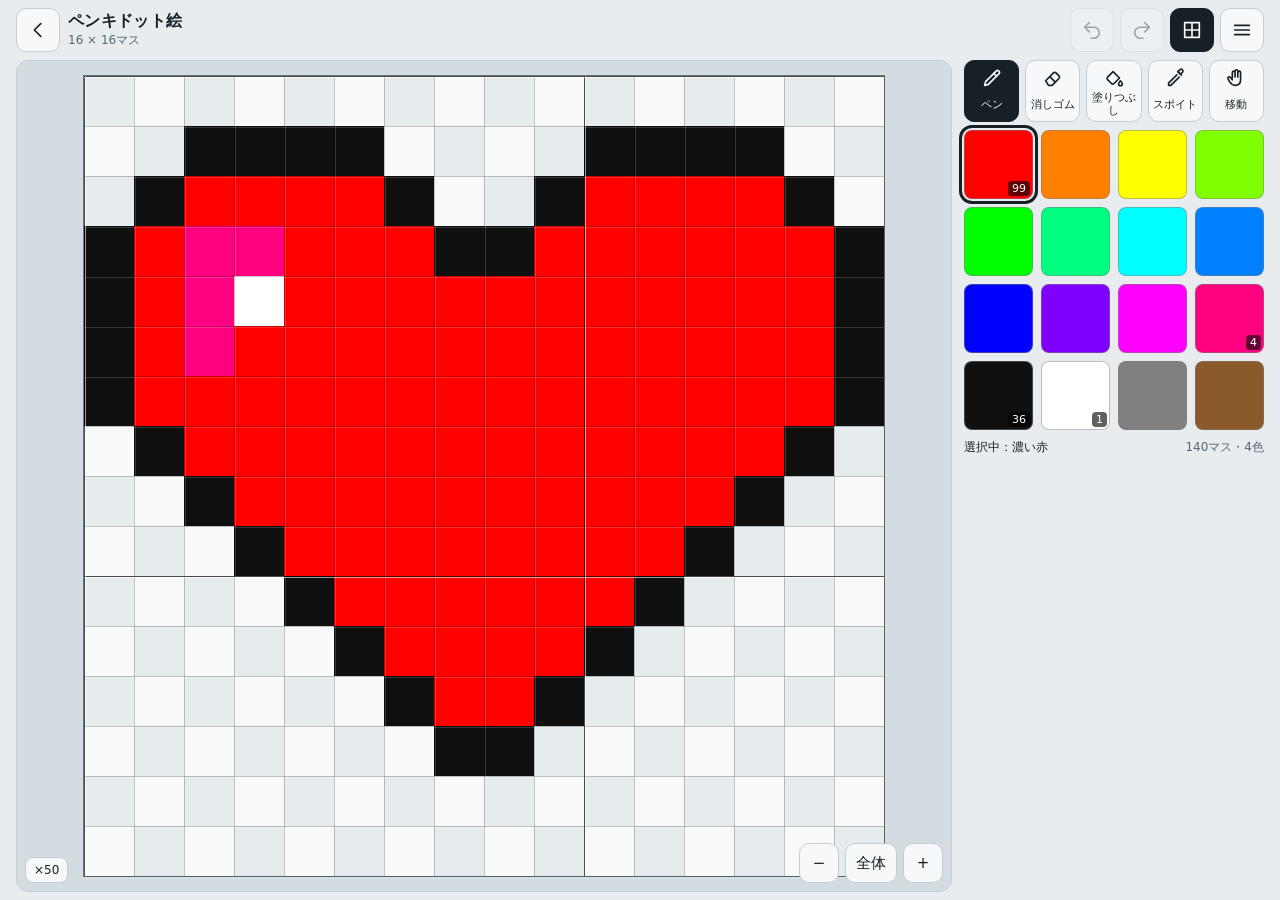
==== tools/paint/index.html @ a9bd6ec3 "Split paint tool into ES modules and add per-tool docs - Replace the 660-line paint.js with role-bas" ====
<!doctype html>
<html lang="ja">
<head>
<meta charset="utf-8">
<meta name="viewport" content="width=device-width, initial-scale=1, viewport-fit=cover">
<meta http-equiv="Content-Security-Policy" content="default-src 'self'; script-src 'self'; style-src 'self' 'unsafe-inline'; img-src 'self' blob: data:; connect-src 'none'; form-action 'none'; base-uri 'none'">
<meta name="referrer" content="no-referrer">
<title>ペンキドット絵</title>
<link rel="stylesheet" href="../../assets/base.css">
<link rel="stylesheet" href="paint.css">
</head>
<body>
<div class="app">
  <header class="top">
    <div class="top-left">
      <a class="ib" href="../../" aria-label="ツール一覧へ戻る" title="ツール一覧へ戻る">
        <svg viewBox="0 0 24 24" aria-hidden="true"><path d="M15 5l-7 7 7 7"/></svg>
      </a>
      <div class="brand">
        <h1>ペンキドット絵</h1>
        <p id="sizeLabel">16 × 16マス</p>
      </div>
    </div>
    <div class="top-actions">
      <button class="ib" id="btnUndo" type="button" aria-label="元に戻す" title="元に戻す (Ctrl+Z)" disabled>
        <svg viewBox="0 0 24 24" aria-hidden="true"><path d="M9 14L4 9l5-5"/><path d="M4 9h10a6 6 0 0 1 0 12h-3"/></svg>
      </button>
      <button class="ib" id="btnRedo" type="button" aria-label="やり直し" title="やり直し (Ctrl+Y)" disabled>
        <svg viewBox="0 0 24 24" aria-hidden="true"><path d="M15 14l5-5-5-5"/><path d="M20 9H10a6 6 0 0 0 0 12h3"/></svg>
      </button>
      <button class="ib" id="btnGrid" type="button" aria-label="グリッド表示" aria-pressed="true" title="グリッド (G)">
        <svg viewBox="0 0 24 24" aria-hidden="true"><path d="M4 4h16v16H4zM4 12h16M12 4v16"/></svg>
      </button>
      <button class="ib" id="btnMenu" type="button" aria-label="メニュー" title="メニュー">
        <svg viewBox="0 0 24 24" aria-hidden="true"><path d="M4 7h16M4 12h16M4 17h16"/></svg>
      </button>
    </div>
  </header>

  <main class="stage" id="stage">
    <canvas id="cv" aria-label="ドット絵キャンバス"></canvas>
    <div class="readout" id="readout"></div>
    <div class="zoom">
      <button type="button" id="zOut" aria-label="縮小">−</button>
      <button type="button" id="zFit" aria-label="全体表示">全体</button>
      <button type="button" id="zIn" aria-label="拡大">+</button>
    </div>
  </main>

  <section class="dock" aria-label="道具とペンキ">
    <div class="tools" id="tools" role="toolbar" aria-label="道具">
      <button class="tool" type="button" data-tool="pen" aria-pressed="true" title="ペン (B)">
        <svg viewBox="0 0 24 24" aria-hidden="true"><path d="M4 20l1-4L16.5 4.5a2.1 2.1 0 0 1 3 3L8 19z"/><path d="M14 7l3 3"/></svg>ペン
      </button>
      <button class="tool" type="button" data-tool="eraser" aria-pressed="false" title="消しゴム (E)">
        <svg viewBox="0 0 24 24" aria-hidden="true"><path d="M4 15l8.5-8.5a2 2 0 0 1 2.8 0l3.2 3.2a2 2 0 0 1 0 2.8L11 20H7z"/><path d="M9 11l5 5"/></svg>消しゴム
      </button>
      <button class="tool" type="button" data-tool="fill" aria-pressed="false" title="塗りつぶし (F)">
        <svg viewBox="0 0 24 24" aria-hidden="true"><path d="M5 11l6-6 7 7-6 6a2 2 0 0 1-2.8 0L5 13.8a2 2 0 0 1 0-2.8z"/><path d="M19 15s2 2.2 2 3.5a2 2 0 0 1-4 0c0-1.3 2-3.5 2-3.5z"/></svg>塗りつぶし
      </button>
      <button class="tool" type="button" data-tool="pick" aria-pressed="false" title="スポイト (I)">
        <svg viewBox="0 0 24 24" aria-hidden="true"><path d="M15 5l4 4"/><path d="M17.5 2.8a2 2 0 0 1 2.8 2.8l-2.3 2.3-2.8-2.8z"/><path d="M14 8.5L5 17.5V20h2.5l9-9"/></svg>スポイト
      </button>
      <button class="tool" type="button" data-tool="pan" aria-pressed="false" title="移動 (H)">
        <svg viewBox="0 0 24 24" aria-hidden="true"><path d="M8 12V6a1.5 1.5 0 0 1 3 0v5M11 11V4.5a1.5 1.5 0 0 1 3 0V11M14 11V6a1.5 1.5 0 0 1 3 0v8c0 4-2.5 6-6 6-3 0-4.5-1.5-6-4l-1.7-3a1.5 1.5 0 0 1 2.6-1.5L8 14"/></svg>移動
      </button>
    </div>
    <div class="palette" id="palette" role="group" aria-label="ペンキの色"></div>
    <div class="status"><span id="selName"></span><span id="stats"></span></div>
  </section>
</div>

<div class="toast" id="toast" role="status" aria-live="polite"></div>

<div class="scrim" id="scrim" hidden>
  <div class="sheet" role="dialog" aria-modal="true" aria-labelledby="sheetTitle">
    <div class="sheet-head">
      <h2 id="sheetTitle">メニュー</h2>
      <button class="ib" id="btnClose" type="button" aria-label="閉じる">
        <svg viewBox="0 0 24 24" aria-hidden="true"><path d="M6 6l12 12M18 6L6 18"/></svg>
      </button>
    </div>

    <section>
      <h3>キャンバスのサイズ</h3>
      <div class="chips" id="presets">
        <button class="chip" type="button" data-n="16">16</button>
        <button class="chip" type="button" data-n="32">32</button>
        <button class="chip" type="button" data-n="48">48</button>
        <button class="chip" type="button" data-n="64">64</button>
        <button class="chip" type="button" data-n="96">96</button>
      </div>
      <div class="row">
        <label for="inW">幅<input id="inW" type="number" min="1" max="200" inputmode="numeric"></label>
        <label for="inH">高さ<input id="inH" type="number" min="1" max="200" inputmode="numeric"></label>
        <button class="btn" id="btnResize" type="button">サイズを変更</button>
      </div>
      <p class="hint">最大200マス。大きくすると右と下に広がり、小さくすると右と下が切れます。元に戻せます。</p>
      <div><button class="btn" id="btnClear" type="button">全部消す</button></div>
    </section>

    <section>
      <h3>画像を取り込む</h3>
      <p class="hint">写真や絵を、使える16色に置きかえます。書き出したPNG（1倍）もそのまま読み込めます。画像はこの端末の中だけで処理され、どこにも送信されません。</p>
      <input type="file" id="importFile" accept="image/*">
      <div id="importBody" hidden style="display:grid;gap:10px">
        <div class="row">
          <label for="importSize">長辺のマス数
            <select id="importSize">
              <option value="0">原寸</option>
              <option value="16">16</option>
              <option value="32">32</option>
              <option value="48">48</option>
              <option value="64" selected>64</option>
              <option value="96">96</option>
              <option value="128">128</option>
              <option value="200">200</option>
            </select>
          </label>
          <label class="chk" for="importDither"><input type="checkbox" id="importDither">ディザ（網点で階調を出す）</label>
        </div>
        <div class="preview"><canvas id="importPrev" aria-label="取り込み結果のプレビュー"></canvas></div>
        <p class="hint" id="importInfo"></p>
        <div><button class="btn primary" id="btnImport" type="button">この内容で取り込む</button></div>
      </div>
    </section>

    <section>
      <h3>PNGで書き出す</h3>
      <div class="row">
        <label for="exportScale">倍率
          <select id="exportScale">
            <option value="1">1倍（1マス=1px）</option>
            <option value="8" selected>8倍</option>
            <option value="16">16倍</option>
          </select>
        </label>
        <button class="btn primary" id="btnExport" type="button">PNGを保存</button>
      </div>
      <div id="exportFallback" hidden style="display:grid;gap:8px">
        <p class="hint">ダウンロードが始まらない場合は、下の画像を長押し（または右クリック）して保存してください。</p>
        <img id="exportImg" alt="書き出した画像">
      </div>
    </section>

    <section>
      <h3>表示</h3>
      <label class="chk" for="chkMajor"><input type="checkbox" id="chkMajor" checked>10マスごとに濃い線を入れる</label>
    </section>

    <section>
      <h3>色の調整</h3>
      <p class="hint">白い単色ブロックに塗ったときの見た目を想定した色です。ゲーム画面と見比べて、ずれていたら直せます。</p>
      <div class="paledit" id="palEdit"></div>
      <div><button class="btn" id="btnPalReset" type="button">初期値に戻す</button></div>
    </section>
  </div>
</div>

<script type="module" src="js/main.js"></script>
</body>
</html>
---- assets/base.css ----
/* 全ページ共通: 色トークン・リセット
   外部フォント等は読み込まない（閲覧者の情報を第三者に送らないため）。 */
:root {
  color-scheme: light;
  --bg: #e8ecef;
  --panel: #f6f8f9;
  --panel-2: #dde4e8;
  --line: #c3cdd3;
  --fg: #172026;
  --muted: #566771;
  --accent: #172026;
  --accent-fg: #f6f8f9;
  --ring: #172026;
  --font: system-ui, -apple-system, "Hiragino Sans", "Hiragino Kaku Gothic ProN", "Yu Gothic UI", "Yu Gothic", "Meiryo", "Noto Sans JP", sans-serif;
}
@media (prefers-color-scheme: dark) {
  :root:not([data-theme="light"]) {
    color-scheme: dark;
    --bg: #101417;
    --panel: #1a2024;
    --panel-2: #262e34;
    --line: #35414b;
    --fg: #e7edf0;
    --muted: #93a3ad;
    --accent: #e7edf0;
    --accent-fg: #101417;
    --ring: #e7edf0;
  }
}
:root[data-theme="dark"] {
  color-scheme: dark;
  --bg: #101417;
  --panel: #1a2024;
  --panel-2: #262e34;
  --line: #35414b;
  --fg: #e7edf0;
  --muted: #93a3ad;
  --accent: #e7edf0;
  --accent-fg: #101417;
  --ring: #e7edf0;
}

*, *::before, *::after { box-sizing: border-box; }
[hidden] { display: none !important; }
img { max-width: 100%; }
button, input, select { font: inherit; color: inherit; }
button { cursor: pointer; }
a { color: inherit; }
:focus-visible { outline: 2px solid var(--ring); outline-offset: 2px; }
---- tools/paint/paint.css ----
/* ペンキドット絵 */
/* Layout: ドット絵キャンバスが主役。スマホは 上バー / キャンバス / 下のパレット、広い画面は右にパレット。
   UIは無彩色寄りにして、16色のペンキだけが色を持つようにする。 */
:root {
  --stage: #d3dce1;
  --check-a: #e6ebee;
  --check-b: #f7f9fa;
  --outline: rgba(23, 32, 38, 0.55);
}
@media (prefers-color-scheme: dark) {
  :root:not([data-theme="light"]) {
    --stage: #0b0f12;
    --check-a: #20282e;
    --check-b: #2b343b;
    --outline: rgba(231, 237, 240, 0.55);
  }
}
:root[data-theme="dark"] {
  --stage: #0b0f12;
  --check-a: #20282e;
  --check-b: #2b343b;
  --outline: rgba(231, 237, 240, 0.55);
}

html, body { height: 100%; }
body {
  margin: 0;
  box-sizing: border-box;
  background: var(--bg);
  color: var(--fg);
  font-family: var(--font);
  font-size: 14px;
  line-height: 1.5;
  padding-top: max(8px, env(safe-area-inset-top, 0px));
  padding-bottom: max(8px, env(safe-area-inset-bottom, 0px));
  padding-left: max(16px, env(safe-area-inset-left, 0px));
  padding-right: max(16px, env(safe-area-inset-right, 0px));
  overscroll-behavior: none;
}

.app {
  height: 100%;
  display: grid;
  grid-template-rows: auto minmax(0, 1fr) auto;
  gap: 8px;
  min-height: 0;
}

/* top bar */
.top { display: flex; align-items: center; justify-content: space-between; gap: 8px; min-width: 0; }
.brand { min-width: 0; }
.brand h1 { margin: 0; font-size: 16px; font-weight: 700; letter-spacing: 0.02em; line-height: 1.2; white-space: nowrap; }
.brand p { margin: 0; font-size: 12px; color: var(--muted); font-variant-numeric: tabular-nums; }
.top-actions { display: flex; gap: 6px; flex-shrink: 0; }
.ib {
  width: 44px; height: 44px; padding: 0;
  display: inline-grid; place-items: center;
  border: 1px solid var(--line); border-radius: 10px;
  background: var(--panel);
}
.ib svg, .tool svg { width: 22px; height: 22px; fill: none; stroke: currentColor; stroke-width: 1.8; stroke-linecap: round; stroke-linejoin: round; }
.ib:disabled { opacity: 0.35; cursor: default; }
.ib[aria-pressed="true"] { background: var(--accent); color: var(--accent-fg); border-color: var(--accent); }

/* stage */
.stage {
  position: relative;
  min-height: 0; min-width: 0;
  background: var(--stage);
  border: 1px solid var(--line);
  border-radius: 12px;
  overflow: hidden;
}
#cv { position: absolute; inset: 0; width: 100%; height: 100%; display: block; touch-action: none; cursor: crosshair; }
.readout {
  position: absolute; left: 8px; bottom: 8px;
  padding: 3px 8px; border-radius: 8px;
  background: var(--panel); border: 1px solid var(--line);
  font-size: 12px; font-variant-numeric: tabular-nums; pointer-events: none;
}
.zoom { position: absolute; right: 8px; bottom: 8px; display: flex; gap: 6px; }
.zoom button {
  min-width: 40px; height: 40px; padding: 0 10px;
  border: 1px solid var(--line); border-radius: 10px;
  background: var(--panel); font-size: 15px; font-weight: 500;
}

/* dock */
.dock { display: grid; gap: 8px; min-width: 0; }
.tools { display: grid; grid-template-columns: repeat(5, 1fr); gap: 6px; }
.tool {
  display: grid; justify-items: center; gap: 2px;
  padding: 6px 2px 4px; min-height: 52px;
  border: 1px solid var(--line); border-radius: 10px;
  background: var(--panel); font-size: 11px; line-height: 1.2;
}
.tool[aria-pressed="true"] { background: var(--accent); color: var(--accent-fg); border-color: var(--accent); }
.palette { display: grid; grid-template-columns: repeat(8, minmax(0, 1fr)); gap: 6px; }
.sw {
  position: relative; aspect-ratio: 1; min-width: 0; padding: 0;
  background: var(--c); border: 1px solid rgba(127, 127, 127, 0.5); border-radius: 8px;
}
.sw[aria-pressed="true"] { outline: 3px solid var(--ring); outline-offset: 2px; }
.sw .n {
  position: absolute; right: 2px; bottom: 2px;
  padding: 2px 4px; border-radius: 4px;
  background: rgba(0, 0, 0, 0.62); color: #fff;
  font-size: 10px; line-height: 1; font-variant-numeric: tabular-nums;
}
.sw .n:empty { display: none; }
.status {
  display: flex; justify-content: space-between; gap: 8px;
  font-size: 12px; color: var(--muted); font-variant-numeric: tabular-nums;
  min-height: 18px;
}
.status #selName { color: var(--fg); font-weight: 500; }

@media (min-width: 880px) {
  .app {
    grid-template-columns: minmax(0, 1fr) 300px;
    grid-template-rows: auto minmax(0, 1fr);
    column-gap: 12px;
  }
  .top { grid-column: 1 / -1; }
  .dock { align-content: start; overflow-y: auto; }
  .palette { grid-template-columns: repeat(4, minmax(0, 1fr)); gap: 8px; }
  .sw .n { font-size: 11px; }
}

/* toast */
.toast {
  position: fixed; left: 50%; bottom: calc(24px + env(safe-area-inset-bottom, 0px));
  transform: translate(-50%, 12px);
  max-width: calc(100% - 32px);
  padding: 8px 14px; border-radius: 10px;
  background: var(--accent); color: var(--accent-fg);
  font-size: 13px; opacity: 0; pointer-events: none;
  transition: opacity 0.18s, transform 0.18s; z-index: 30;
}
.toast.on { opacity: 1; transform: translate(-50%, 0); }

/* menu sheet */
.scrim { position: fixed; inset: 0; background: rgba(8, 12, 15, 0.55); z-index: 20; display: flex; align-items: flex-end; justify-content: center; }
.sheet {
  width: 100%; max-width: 520px; max-height: 88%;
  overflow-y: auto; box-sizing: border-box;
  background: var(--panel); color: var(--fg);
  border: 1px solid var(--line); border-bottom: 0;
  border-radius: 16px 16px 0 0;
  padding-top: 8px;
  padding-left: max(16px, env(safe-area-inset-left, 0px));
  padding-right: max(16px, env(safe-area-inset-right, 0px));
  padding-bottom: calc(20px + env(safe-area-inset-bottom, 0px));
}
@media (min-width: 880px) {
  .scrim { align-items: center; }
  .sheet { border-radius: 16px; border-bottom: 1px solid var(--line); max-height: 90%; }
}
.sheet-head { display: flex; align-items: center; justify-content: space-between; position: sticky; top: 0; background: var(--panel); padding-block: 4px 8px; z-index: 1; }
.sheet-head h2 { margin: 0; font-size: 16px; }
.sheet section { padding-block: 14px; border-top: 1px solid var(--line); display: grid; gap: 10px; }
.sheet h3 { margin: 0; font-size: 12px; font-weight: 700; letter-spacing: 0.08em; color: var(--muted); }
.hint { margin: 0; font-size: 12px; color: var(--muted); line-height: 1.6; }
.row { display: flex; flex-wrap: wrap; align-items: end; gap: 10px; }
.row label { display: grid; gap: 4px; font-size: 12px; color: var(--muted); min-width: 0; }
.chips { display: flex; flex-wrap: wrap; gap: 6px; }
.chip { min-width: 52px; height: 40px; padding: 0 12px; border: 1px solid var(--line); border-radius: 10px; background: var(--panel-2); font-variant-numeric: tabular-nums; }
.btn { min-height: 44px; padding: 0 16px; border: 1px solid var(--line); border-radius: 10px; background: var(--panel-2); font-weight: 500; }
.btn.primary { background: var(--accent); color: var(--accent-fg); border-color: var(--accent); }
input[type="number"], select {
  box-sizing: border-box; height: 44px; padding: 0 10px; min-width: 0;
  border: 1px solid var(--line); border-radius: 10px;
  background: var(--bg); font-size: 16px; color: var(--fg);
}
input[type="number"] { width: 88px; font-variant-numeric: tabular-nums; }
input[type="file"] { font-size: 14px; max-width: 100%; }
.chk { display: flex !important; align-items: center; gap: 8px; font-size: 14px !important; color: var(--fg) !important; }
.chk input { width: 20px; height: 20px; margin: 0; }
.preview {
  display: grid; place-items: center; padding: 8px; min-height: 80px;
  border: 1px solid var(--line); border-radius: 10px; background: var(--stage); overflow: hidden;
}
.preview canvas {
  max-width: 100%; max-height: 220px; image-rendering: pixelated;
  background-image: conic-gradient(var(--check-a) 25%, var(--check-b) 0 50%, var(--check-a) 0 75%, var(--check-b) 0);
  background-size: 12px 12px;
}
#exportImg { max-width: 100%; image-rendering: pixelated; border: 1px solid var(--line); border-radius: 8px; }
.paledit { display: grid; grid-template-columns: repeat(2, minmax(0, 1fr)); gap: 6px 12px; }
.paledit label { display: flex; align-items: center; gap: 8px; font-size: 13px; min-width: 0; }
.paledit input[type="color"] { width: 36px; height: 32px; padding: 0; border: 1px solid var(--line); border-radius: 6px; background: none; flex-shrink: 0; }
.paledit span { overflow: hidden; text-overflow: ellipsis; white-space: nowrap; }

@media (prefers-reduced-motion: reduce) { .toast { transition: none; } }

/* ツール一覧へ戻るボタン */
.top-left { display: flex; align-items: center; gap: 8px; min-width: 0; }
a.ib { color: inherit; text-decoration: none; flex-shrink: 0; }
@media (max-width: 420px) {
  .top .ib { width: 40px; height: 40px; }
  .top-actions { gap: 4px; }
  .top-left { gap: 6px; }
  .brand h1 { font-size: 15px; letter-spacing: 0; }
}
.brand h1 { overflow: hidden; text-overflow: ellipsis; }
/* 広い画面: スクロール領域で選択枠(outline)が切れないよう余白を取る */
@media (min-width: 880px) {
  .dock { padding: 5px; margin: -5px; }
}
@media (max-width: 370px) {
  .brand h1 { font-size: 14px; }
}
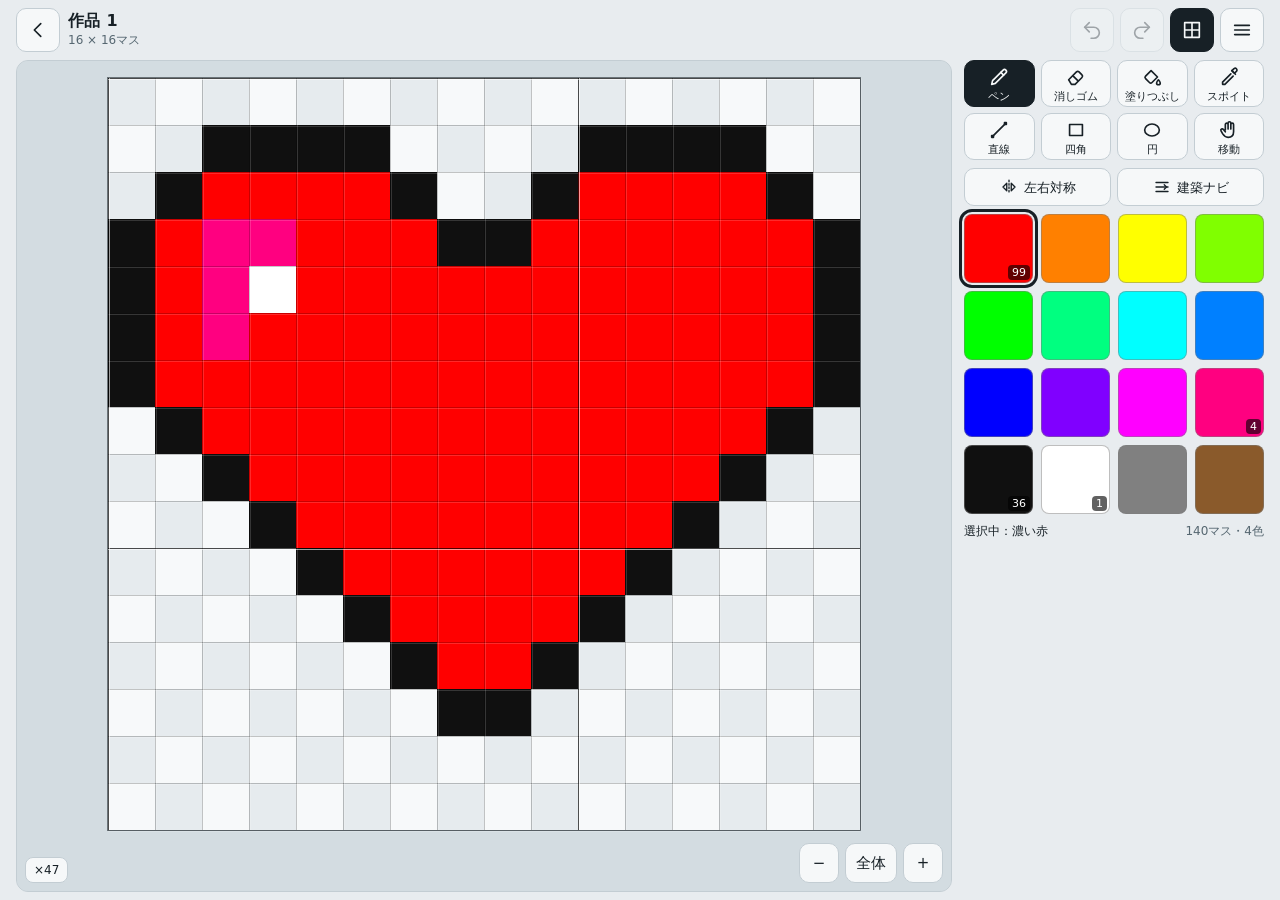
==== commit ac8dbd8c: "Paint: build navi, shapes/mirror, multiple works, PWA, new image import - Build navi: row-by-row run" ====
--- a/tools/paint/index.html
+++ b/tools/paint/index.html
@@ -5,9 +5,16 @@
 <meta name="viewport" content="width=device-width, initial-scale=1, viewport-fit=cover">
 <meta http-equiv="Content-Security-Policy" content="default-src 'self'; script-src 'self'; style-src 'self' 'unsafe-inline'; img-src 'self' blob: data:; connect-src 'none'; form-action 'none'; base-uri 'none'">
 <meta name="referrer" content="no-referrer">
+<meta name="theme-color" content="#172026">
 <title>ペンキドット絵</title>
+<link rel="manifest" href="../../manifest.webmanifest">
+<link rel="apple-touch-icon" href="../../assets/icons/apple-touch-icon.png">
 <link rel="stylesheet" href="../../assets/base.css">
-<link rel="stylesheet" href="paint.css">
+<link rel="stylesheet" href="css/paint.css">
+<link rel="stylesheet" href="css/sheet.css">
+<link rel="stylesheet" href="css/navi.css">
+<link rel="stylesheet" href="css/works.css">
+<link rel="stylesheet" href="css/import.css">
 </head>
 <body>
 <div class="app">
@@ -17,7 +24,7 @@
         <svg viewBox="0 0 24 24" aria-hidden="true"><path d="M15 5l-7 7 7 7"/></svg>
       </a>
       <div class="brand">
-        <h1>ペンキドット絵</h1>
+        <h1><button type="button" id="btnWorks" class="brand-btn" title="作品の一覧"><span id="workName">ペンキドット絵</span></button></h1>
         <p id="sizeLabel">16 × 16マス</p>
       </div>
     </div>
@@ -48,39 +55,59 @@
   </main>
 
   <section class="dock" aria-label="道具とペンキ">
-    <div class="tools" id="tools" role="toolbar" aria-label="道具">
-      <button class="tool" type="button" data-tool="pen" aria-pressed="true" title="ペン (B)">
-        <svg viewBox="0 0 24 24" aria-hidden="true"><path d="M4 20l1-4L16.5 4.5a2.1 2.1 0 0 1 3 3L8 19z"/><path d="M14 7l3 3"/></svg>ペン
-      </button>
-      <button class="tool" type="button" data-tool="eraser" aria-pressed="false" title="消しゴム (E)">
-        <svg viewBox="0 0 24 24" aria-hidden="true"><path d="M4 15l8.5-8.5a2 2 0 0 1 2.8 0l3.2 3.2a2 2 0 0 1 0 2.8L11 20H7z"/><path d="M9 11l5 5"/></svg>消しゴム
-      </button>
-      <button class="tool" type="button" data-tool="fill" aria-pressed="false" title="塗りつぶし (F)">
-        <svg viewBox="0 0 24 24" aria-hidden="true"><path d="M5 11l6-6 7 7-6 6a2 2 0 0 1-2.8 0L5 13.8a2 2 0 0 1 0-2.8z"/><path d="M19 15s2 2.2 2 3.5a2 2 0 0 1-4 0c0-1.3 2-3.5 2-3.5z"/></svg>塗りつぶし
-      </button>
-      <button class="tool" type="button" data-tool="pick" aria-pressed="false" title="スポイト (I)">
-        <svg viewBox="0 0 24 24" aria-hidden="true"><path d="M15 5l4 4"/><path d="M17.5 2.8a2 2 0 0 1 2.8 2.8l-2.3 2.3-2.8-2.8z"/><path d="M14 8.5L5 17.5V20h2.5l9-9"/></svg>スポイト
-      </button>
-      <button class="tool" type="button" data-tool="pan" aria-pressed="false" title="移動 (H)">
-        <svg viewBox="0 0 24 24" aria-hidden="true"><path d="M8 12V6a1.5 1.5 0 0 1 3 0v5M11 11V4.5a1.5 1.5 0 0 1 3 0V11M14 11V6a1.5 1.5 0 0 1 3 0v8c0 4-2.5 6-6 6-3 0-4.5-1.5-6-4l-1.7-3a1.5 1.5 0 0 1 2.6-1.5L8 14"/></svg>移動
-      </button>
+    <div class="edit-panel" id="editPanel">
+      <div class="tools" id="tools" role="toolbar" aria-label="道具">
+        <button class="tool" type="button" data-tool="pen" aria-pressed="true" title="ペン (B)"><svg viewBox="0 0 24 24" aria-hidden="true"><path d="M4 20l1-4L16.5 4.5a2.1 2.1 0 0 1 3 3L8 19z"/><path d="M14 7l3 3"/></svg>ペン</button>
+        <button class="tool" type="button" data-tool="eraser" aria-pressed="false" title="消しゴム (E)"><svg viewBox="0 0 24 24" aria-hidden="true"><path d="M4 15l8.5-8.5a2 2 0 0 1 2.8 0l3.2 3.2a2 2 0 0 1 0 2.8L11 20H7z"/><path d="M9 11l5 5"/></svg>消しゴム</button>
+        <button class="tool" type="button" data-tool="fill" aria-pressed="false" title="塗りつぶし (F)"><svg viewBox="0 0 24 24" aria-hidden="true"><path d="M5 11l6-6 7 7-6 6a2 2 0 0 1-2.8 0L5 13.8a2 2 0 0 1 0-2.8z"/><path d="M19 15s2 2.2 2 3.5a2 2 0 0 1-4 0c0-1.3 2-3.5 2-3.5z"/></svg>塗りつぶし</button>
+        <button class="tool" type="button" data-tool="pick" aria-pressed="false" title="スポイト (I)"><svg viewBox="0 0 24 24" aria-hidden="true"><path d="M15 5l4 4"/><path d="M17.5 2.8a2 2 0 0 1 2.8 2.8l-2.3 2.3-2.8-2.8z"/><path d="M14 8.5L5 17.5V20h2.5l9-9"/></svg>スポイト</button>
+        <button class="tool" type="button" data-tool="line" aria-pressed="false" title="直線 (L)"><svg viewBox="0 0 24 24" aria-hidden="true"><path d="M5 19L19 5"/><path d="M4 18h2v2H4zM18 4h2v2h-2z"/></svg>直線</button>
+        <button class="tool" type="button" data-tool="rect" aria-pressed="false" title="四角 (R)"><svg viewBox="0 0 24 24" aria-hidden="true"><path d="M5 6h14v12H5z"/></svg>四角</button>
+        <button class="tool" type="button" data-tool="ellipse" aria-pressed="false" title="円 (O)"><svg viewBox="0 0 24 24" aria-hidden="true"><ellipse cx="12" cy="12" rx="8" ry="6.5"/></svg>円</button>
+        <button class="tool" type="button" data-tool="pan" aria-pressed="false" title="移動 (H)"><svg viewBox="0 0 24 24" aria-hidden="true"><path d="M8 12V6a1.5 1.5 0 0 1 3 0v5M11 11V4.5a1.5 1.5 0 0 1 3 0V11M14 11V6a1.5 1.5 0 0 1 3 0v8c0 4-2.5 6-6 6-3 0-4.5-1.5-6-4l-1.7-3a1.5 1.5 0 0 1 2.6-1.5L8 14"/></svg>移動</button>
+      </div>
+      <div class="opts">
+        <button class="opt" type="button" id="btnMirror" aria-pressed="false" title="左右対称 (M)"><svg viewBox="0 0 24 24" aria-hidden="true"><path d="M12 3v18" stroke-dasharray="2 2.5"/><path d="M9 7L4 12l5 5zM15 7l5 5-5 5z"/></svg>左右対称</button>
+        <button class="opt" type="button" id="btnNavi" title="建築ナビ (N)"><svg viewBox="0 0 24 24" aria-hidden="true"><path d="M4 6h16M4 12h16M4 18h16"/><path d="M15 9l3 3-3 3"/></svg>建築ナビ</button>
+      </div>
+      <div class="palette" id="palette" role="group" aria-label="ペンキの色"></div>
+      <div class="status"><span id="selName"></span><span id="stats"></span></div>
     </div>
-    <div class="palette" id="palette" role="group" aria-label="ペンキの色"></div>
-    <div class="status"><span id="selName"></span><span id="stats"></span></div>
+
+    <div class="navi-panel" id="naviPanel" hidden>
+      <div class="navi-head">
+        <div class="navi-title"><strong id="naviRow"></strong><span id="naviProgress"></span></div>
+        <button class="opt" type="button" id="naviDir"></button>
+      </div>
+      <ol class="runs" id="naviRuns" aria-live="polite"></ol>
+      <div class="navi-actions">
+        <button class="btn" type="button" id="naviPrev">前の行</button>
+        <button class="btn primary" type="button" id="naviDone" aria-pressed="false">完了</button>
+        <button class="btn" type="button" id="naviNext">次の行</button>
+      </div>
+      <div class="navi-foot">
+        <button class="btn" type="button" id="naviExit">編集に戻る</button>
+        <button class="btn" type="button" id="naviReset">チェックを全部外す</button>
+      </div>
+    </div>
   </section>
 </div>
 
 <div class="toast" id="toast" role="status" aria-live="polite"></div>
 
-<div class="scrim" id="scrim" hidden>
-  <div class="sheet" role="dialog" aria-modal="true" aria-labelledby="sheetTitle">
+<div class="scrim" id="menuSheet" hidden>
+  <div class="sheet" role="dialog" aria-modal="true" aria-labelledby="menuTitle">
     <div class="sheet-head">
-      <h2 id="sheetTitle">メニュー</h2>
-      <button class="ib" id="btnClose" type="button" aria-label="閉じる">
-        <svg viewBox="0 0 24 24" aria-hidden="true"><path d="M6 6l12 12M18 6L6 18"/></svg>
-      </button>
+      <h2 id="menuTitle">メニュー</h2>
+      <button class="ib" type="button" data-close aria-label="閉じる"><svg viewBox="0 0 24 24" aria-hidden="true"><path d="M6 6l12 12M18 6L6 18"/></svg></button>
     </div>
-
+    <section>
+      <h3>作品</h3>
+      <div class="row">
+        <button class="btn" id="menuWorks" type="button">作品の一覧・バックアップ</button>
+        <button class="btn primary" id="menuImport" type="button">画像を取り込む</button>
+      </div>
+    </section>
     <section>
       <h3>キャンバスのサイズ</h3>
       <div class="chips" id="presets">
@@ -98,33 +125,6 @@
       <p class="hint">最大200マス。大きくすると右と下に広がり、小さくすると右と下が切れます。元に戻せます。</p>
       <div><button class="btn" id="btnClear" type="button">全部消す</button></div>
     </section>
-
-    <section>
-      <h3>画像を取り込む</h3>
-      <p class="hint">写真や絵を、使える16色に置きかえます。書き出したPNG（1倍）もそのまま読み込めます。画像はこの端末の中だけで処理され、どこにも送信されません。</p>
-      <input type="file" id="importFile" accept="image/*">
-      <div id="importBody" hidden style="display:grid;gap:10px">
-        <div class="row">
-          <label for="importSize">長辺のマス数
-            <select id="importSize">
-              <option value="0">原寸</option>
-              <option value="16">16</option>
-              <option value="32">32</option>
-              <option value="48">48</option>
-              <option value="64" selected>64</option>
-              <option value="96">96</option>
-              <option value="128">128</option>
-              <option value="200">200</option>
-            </select>
-          </label>
-          <label class="chk" for="importDither"><input type="checkbox" id="importDither">ディザ（網点で階調を出す）</label>
-        </div>
-        <div class="preview"><canvas id="importPrev" aria-label="取り込み結果のプレビュー"></canvas></div>
-        <p class="hint" id="importInfo"></p>
-        <div><button class="btn primary" id="btnImport" type="button">この内容で取り込む</button></div>
-      </div>
-    </section>
-
     <section>
       <h3>PNGで書き出す</h3>
       <div class="row">
@@ -137,17 +137,15 @@
         </label>
         <button class="btn primary" id="btnExport" type="button">PNGを保存</button>
       </div>
-      <div id="exportFallback" hidden style="display:grid;gap:8px">
+      <div id="exportFallback" class="stack" hidden>
         <p class="hint">ダウンロードが始まらない場合は、下の画像を長押し（または右クリック）して保存してください。</p>
         <img id="exportImg" alt="書き出した画像">
       </div>
     </section>
-
     <section>
       <h3>表示</h3>
       <label class="chk" for="chkMajor"><input type="checkbox" id="chkMajor" checked>10マスごとに濃い線を入れる</label>
     </section>
-
     <section>
       <h3>色の調整</h3>
       <p class="hint">白い単色ブロックに塗ったときの見た目を想定した色です。ゲーム画面と見比べて、ずれていたら直せます。</p>
@@ -158,5 +156,6 @@
 </div>
 
 <script type="module" src="js/main.js"></script>
+<script type="module" src="../../assets/pwa.js"></script>
 </body>
 </html>
--- a/tools/paint/css/paint.css
+++ b/tools/paint/css/paint.css
@@ -0,0 +1,179 @@
+/* ペンキドット絵 */
+/* Layout: ドット絵キャンバスが主役。スマホは 上バー / キャンバス / 下のパレット、広い画面は右にパレット。
+   UIは無彩色寄りにして、16色のペンキだけが色を持つようにする。 */
+:root {
+  --stage: #d3dce1;
+  --check-a: #e6ebee;
+  --check-b: #f7f9fa;
+  --outline: rgba(23, 32, 38, 0.55);
+}
+@media (prefers-color-scheme: dark) {
+  :root:not([data-theme="light"]) {
+    --stage: #0b0f12;
+    --check-a: #20282e;
+    --check-b: #2b343b;
+    --outline: rgba(231, 237, 240, 0.55);
+  }
+}
+:root[data-theme="dark"] {
+  --stage: #0b0f12;
+  --check-a: #20282e;
+  --check-b: #2b343b;
+  --outline: rgba(231, 237, 240, 0.55);
+}
+
+html, body { height: 100%; }
+body {
+  margin: 0;
+  box-sizing: border-box;
+  background: var(--bg);
+  color: var(--fg);
+  font-family: var(--font);
+  font-size: 14px;
+  line-height: 1.5;
+  padding-top: max(8px, env(safe-area-inset-top, 0px));
+  padding-bottom: max(8px, env(safe-area-inset-bottom, 0px));
+  padding-left: max(16px, env(safe-area-inset-left, 0px));
+  padding-right: max(16px, env(safe-area-inset-right, 0px));
+  overscroll-behavior: none;
+}
+
+.app {
+  height: 100%;
+  display: grid;
+  grid-template-rows: auto minmax(0, 1fr) auto;
+  gap: 8px;
+  min-height: 0;
+}
+
+/* top bar */
+.top { display: flex; align-items: center; justify-content: space-between; gap: 8px; min-width: 0; }
+.brand { min-width: 0; }
+.brand h1 { margin: 0; font-size: 16px; font-weight: 700; letter-spacing: 0.02em; line-height: 1.2; white-space: nowrap; }
+.brand p { margin: 0; font-size: 12px; color: var(--muted); font-variant-numeric: tabular-nums; }
+.top-actions { display: flex; gap: 6px; flex-shrink: 0; }
+.ib {
+  width: 44px; height: 44px; padding: 0;
+  display: inline-grid; place-items: center;
+  border: 1px solid var(--line); border-radius: 10px;
+  background: var(--panel);
+}
+.ib svg, .tool svg { width: 22px; height: 22px; fill: none; stroke: currentColor; stroke-width: 1.8; stroke-linecap: round; stroke-linejoin: round; }
+.ib:disabled { opacity: 0.35; cursor: default; }
+.ib[aria-pressed="true"] { background: var(--accent); color: var(--accent-fg); border-color: var(--accent); }
+
+/* stage */
+.stage {
+  position: relative;
+  min-height: 0; min-width: 0;
+  background: var(--stage);
+  border: 1px solid var(--line);
+  border-radius: 12px;
+  overflow: hidden;
+}
+#cv { position: absolute; inset: 0; width: 100%; height: 100%; display: block; touch-action: none; cursor: crosshair; }
+.readout {
+  position: absolute; left: 8px; bottom: 8px;
+  padding: 3px 8px; border-radius: 8px;
+  background: var(--panel); border: 1px solid var(--line);
+  font-size: 12px; font-variant-numeric: tabular-nums; pointer-events: none;
+}
+.zoom { position: absolute; right: 8px; bottom: 8px; display: flex; gap: 6px; }
+.zoom button {
+  min-width: 40px; height: 40px; padding: 0 10px;
+  border: 1px solid var(--line); border-radius: 10px;
+  background: var(--panel); font-size: 15px; font-weight: 500;
+}
+
+/* dock */
+.dock { display: grid; gap: 8px; min-width: 0; }
+.tools { display: grid; grid-template-columns: repeat(4, 1fr); gap: 6px; }
+.tool {
+  display: grid; justify-items: center; gap: 2px;
+  padding: 5px 2px 3px; min-height: 46px;
+  border: 1px solid var(--line); border-radius: 10px;
+  background: var(--panel); font-size: 11px; line-height: 1.2;
+}
+.tool[aria-pressed="true"] { background: var(--accent); color: var(--accent-fg); border-color: var(--accent); }
+.palette { display: grid; grid-template-columns: repeat(8, minmax(0, 1fr)); gap: 6px; }
+.sw {
+  position: relative; aspect-ratio: 1; min-width: 0; padding: 0;
+  background: var(--c); border: 1px solid rgba(127, 127, 127, 0.5); border-radius: 8px;
+}
+.sw[aria-pressed="true"] { outline: 3px solid var(--ring); outline-offset: 2px; }
+.sw .n {
+  position: absolute; right: 2px; bottom: 2px;
+  padding: 2px 4px; border-radius: 4px;
+  background: rgba(0, 0, 0, 0.62); color: #fff;
+  font-size: 10px; line-height: 1; font-variant-numeric: tabular-nums;
+}
+.sw .n:empty { display: none; }
+.status {
+  display: flex; justify-content: space-between; gap: 8px;
+  font-size: 12px; color: var(--muted); font-variant-numeric: tabular-nums;
+  min-height: 18px;
+}
+.status #selName { color: var(--fg); font-weight: 500; }
+
+@media (min-width: 880px) {
+  .app {
+    grid-template-columns: minmax(0, 1fr) 300px;
+    grid-template-rows: auto minmax(0, 1fr);
+    column-gap: 12px;
+  }
+  .top { grid-column: 1 / -1; }
+  .dock { align-content: start; overflow-y: auto; }
+  .palette { grid-template-columns: repeat(4, minmax(0, 1fr)); gap: 8px; }
+  .sw .n { font-size: 11px; }
+}
+
+/* toast */
+.toast {
+  position: fixed; left: 50%; bottom: calc(24px + env(safe-area-inset-bottom, 0px));
+  transform: translate(-50%, 12px);
+  max-width: calc(100% - 32px);
+  padding: 8px 14px; border-radius: 10px;
+  background: var(--accent); color: var(--accent-fg);
+  font-size: 13px; opacity: 0; pointer-events: none;
+  transition: opacity 0.18s, transform 0.18s; z-index: 30;
+}
+.toast.on { opacity: 1; transform: translate(-50%, 0); }
+
+
+/* ツール一覧へ戻るボタン */
+.top-left { display: flex; align-items: center; gap: 8px; min-width: 0; }
+a.ib { color: inherit; text-decoration: none; flex-shrink: 0; }
+@media (max-width: 420px) {
+  .top .ib { width: 40px; height: 40px; }
+  .top-actions { gap: 4px; }
+  .top-left { gap: 6px; }
+  .brand h1 { font-size: 15px; letter-spacing: 0; }
+}
+.brand h1 { overflow: hidden; text-overflow: ellipsis; }
+/* 広い画面: スクロール領域で選択枠(outline)が切れないよう余白を取る */
+@media (min-width: 880px) {
+  .dock { padding: 5px; margin: -5px; }
+}
+@media (max-width: 370px) {
+  .brand h1 { font-size: 14px; }
+}
+@media (prefers-reduced-motion: reduce) { .toast { transition: none; } }
+
+/* 作品名（押すと作品一覧） */
+.brand-btn {
+  all: unset; cursor: pointer; display: block; max-width: 100%;
+  overflow: hidden; text-overflow: ellipsis; white-space: nowrap; border-radius: 6px;
+}
+.brand-btn:focus-visible { outline: 2px solid var(--ring); outline-offset: 2px; }
+
+/* 道具の下の切り替えボタン（左右対称・建築ナビ） */
+.edit-panel { display: grid; gap: 8px; min-width: 0; }
+.opts { display: grid; grid-template-columns: 1fr 1fr; gap: 6px; }
+.opt {
+  display: inline-flex; align-items: center; justify-content: center; gap: 6px;
+  min-height: 38px; padding: 0 10px;
+  border: 1px solid var(--line); border-radius: 10px;
+  background: var(--panel); font-size: 13px; font-weight: 500;
+}
+.opt svg { width: 18px; height: 18px; fill: none; stroke: currentColor; stroke-width: 1.8; stroke-linecap: round; stroke-linejoin: round; }
+.opt[aria-pressed="true"] { background: var(--accent); color: var(--accent-fg); border-color: var(--accent); }
--- a/tools/paint/css/sheet.css
+++ b/tools/paint/css/sheet.css
@@ -0,0 +1,62 @@
+/* メニュー・作品一覧・取り込みなどのシート（下から出るダイアログ）とフォーム部品 */
+.scrim { position: fixed; inset: 0; background: rgba(8, 12, 15, 0.55); z-index: 20; display: flex; align-items: flex-end; justify-content: center; }
+.sheet {
+  width: 100%; max-width: 520px; max-height: 88%;
+  overflow-y: auto; box-sizing: border-box;
+  background: var(--panel); color: var(--fg);
+  border: 1px solid var(--line); border-bottom: 0;
+  border-radius: 16px 16px 0 0;
+  padding-top: 8px;
+  padding-left: max(16px, env(safe-area-inset-left, 0px));
+  padding-right: max(16px, env(safe-area-inset-right, 0px));
+  padding-bottom: calc(20px + env(safe-area-inset-bottom, 0px));
+}
+@media (min-width: 880px) {
+  .scrim { align-items: center; }
+  .sheet { border-radius: 16px; border-bottom: 1px solid var(--line); max-height: 90%; }
+}
+.sheet-head { display: flex; align-items: center; justify-content: space-between; position: sticky; top: -8px; background: var(--panel); padding-block: 12px 8px; margin-top: -8px; z-index: 1; }
+.sheet-head h2 { margin: 0; font-size: 16px; }
+.sheet section { padding-block: 14px; border-top: 1px solid var(--line); display: grid; gap: 10px; }
+.sheet h3 { margin: 0; font-size: 12px; font-weight: 700; letter-spacing: 0.08em; color: var(--muted); }
+.hint { margin: 0; font-size: 12px; color: var(--muted); line-height: 1.6; }
+.row { display: flex; flex-wrap: wrap; align-items: end; gap: 10px; }
+.row label { display: grid; gap: 4px; font-size: 12px; color: var(--muted); min-width: 0; }
+.chips { display: flex; flex-wrap: wrap; gap: 6px; }
+.chip { min-width: 52px; height: 40px; padding: 0 12px; border: 1px solid var(--line); border-radius: 10px; background: var(--panel-2); font-variant-numeric: tabular-nums; }
+.btn { min-height: 44px; padding: 0 16px; border: 1px solid var(--line); border-radius: 10px; background: var(--panel-2); font-weight: 500; }
+.btn.primary { background: var(--accent); color: var(--accent-fg); border-color: var(--accent); }
+input[type="number"], select {
+  box-sizing: border-box; height: 44px; padding: 0 10px; min-width: 0;
+  border: 1px solid var(--line); border-radius: 10px;
+  background: var(--bg); font-size: 16px; color: var(--fg);
+}
+input[type="number"] { width: 88px; font-variant-numeric: tabular-nums; }
+input[type="file"] { font-size: 14px; max-width: 100%; }
+.chk { display: flex !important; align-items: center; gap: 8px; font-size: 14px !important; color: var(--fg) !important; }
+.chk input { width: 20px; height: 20px; margin: 0; }
+.preview {
+  display: grid; place-items: center; padding: 8px; min-height: 80px;
+  border: 1px solid var(--line); border-radius: 10px; background: var(--stage); overflow: hidden;
+}
+.preview canvas {
+  max-width: 100%; max-height: 220px; image-rendering: pixelated;
+  background-image: conic-gradient(var(--check-a) 25%, var(--check-b) 0 50%, var(--check-a) 0 75%, var(--check-b) 0);
+  background-size: 12px 12px;
+}
+#exportImg { max-width: 100%; image-rendering: pixelated; border: 1px solid var(--line); border-radius: 8px; }
+.paledit { display: grid; grid-template-columns: repeat(2, minmax(0, 1fr)); gap: 6px 12px; }
+.paledit label { display: flex; align-items: center; gap: 8px; font-size: 13px; min-width: 0; }
+.paledit input[type="color"] { width: 36px; height: 32px; padding: 0; border: 1px solid var(--line); border-radius: 6px; background: none; flex-shrink: 0; }
+.paledit span { overflow: hidden; text-overflow: ellipsis; white-space: nowrap; }
+
+.stack { display: grid; gap: 8px; }
+.btn.small { min-height: 36px; padding: 0 12px; font-size: 13px; }
+.btn.danger { color: #c62828; }
+/* ファイル選択をボタンの見た目にする */
+.file-btn { position: relative; display: inline-flex; align-items: center; overflow: hidden; }
+.file-btn input[type="file"] { position: absolute; inset: 0; opacity: 0; cursor: pointer; font-size: 0; }
+.file-btn:focus-within { outline: 2px solid var(--ring); outline-offset: 2px; }
+input[type="range"] { width: 140px; accent-color: var(--accent); }
+.row label.btn { display: inline-flex; align-items: center; font-size: 14px; color: inherit; }
+.row label.btn.primary { color: var(--accent-fg); }
--- a/tools/paint/css/navi.css
+++ b/tools/paint/css/navi.css
@@ -0,0 +1,31 @@
+/* 建築ナビ（1行ずつの並びを表示するモード） */
+.navi-panel { display: grid; gap: 8px; min-width: 0; }
+.navi-head { display: flex; align-items: center; justify-content: space-between; gap: 8px; }
+.navi-title { display: grid; min-width: 0; }
+.navi-title strong { font-size: 16px; font-variant-numeric: tabular-nums; }
+.navi-title span { font-size: 12px; color: var(--muted); font-variant-numeric: tabular-nums; }
+.navi-head .opt { flex-shrink: 0; min-height: 34px; }
+
+/* 左から順の並び（例: 赤×3 → 黒×2） */
+.runs {
+  list-style: none; margin: 0; padding: 8px;
+  display: flex; flex-wrap: wrap; gap: 6px; align-content: flex-start;
+  min-height: 56px; max-height: 148px; overflow-y: auto;
+  border: 1px solid var(--line); border-radius: 10px; background: var(--panel);
+}
+.run {
+  display: inline-flex; align-items: center; gap: 6px;
+  padding: 3px 8px 3px 3px; border: 1px solid var(--line); border-radius: 8px;
+  background: var(--bg); font-size: 13px; font-variant-numeric: tabular-nums; line-height: 1.2;
+}
+.run i { width: 22px; height: 22px; border-radius: 5px; border: 1px solid rgba(127, 127, 127, 0.5); background: var(--c); flex-shrink: 0; }
+.run b { font-size: 15px; }
+.run small { color: var(--muted); font-size: 11px; }
+.run.empty { border-style: dashed; background: transparent; color: var(--muted); padding-left: 8px; }
+.runs .none { color: var(--muted); font-size: 13px; padding: 6px; }
+
+.navi-actions { display: grid; grid-template-columns: 1fr 1.3fr 1fr; gap: 6px; }
+.navi-actions .btn { padding: 0 8px; }
+#naviDone[aria-pressed="true"] { background: #2e7d32; border-color: #2e7d32; color: #fff; }
+.navi-foot { display: flex; flex-wrap: wrap; gap: 6px; }
+.navi-foot .btn { min-height: 36px; font-size: 13px; padding: 0 12px; }
--- a/tools/paint/css/works.css
+++ b/tools/paint/css/works.css
@@ -0,0 +1,17 @@
+/* 作品一覧 */
+.works { list-style: none; margin: 0; padding: 0; display: grid; gap: 8px; }
+.work {
+  display: grid; grid-template-columns: 64px minmax(0, 1fr); gap: 4px 12px; align-items: center;
+  padding: 8px; border: 1px solid var(--line); border-radius: 12px; background: var(--bg);
+}
+.work.current { border-color: var(--fg); box-shadow: inset 0 0 0 1px var(--fg); }
+.work canvas {
+  grid-row: span 2; width: 64px; height: 64px; object-fit: contain;
+  image-rendering: pixelated; border-radius: 8px;
+  background-image: conic-gradient(var(--check-a) 25%, var(--check-b) 0 50%, var(--check-a) 0 75%, var(--check-b) 0);
+  background-size: 8px 8px;
+}
+.work-meta { min-width: 0; }
+.work-meta strong { display: block; overflow: hidden; text-overflow: ellipsis; white-space: nowrap; }
+.work-meta span { font-size: 12px; color: var(--muted); font-variant-numeric: tabular-nums; }
+.work-actions { display: flex; flex-wrap: wrap; gap: 6px; }
--- a/tools/paint/css/import.css
+++ b/tools/paint/css/import.css
@@ -0,0 +1,15 @@
+/* 画像の取り込み */
+.imp-src {
+  position: relative; display: grid; place-items: center; padding: 8px;
+  border: 1px solid var(--line); border-radius: 10px; background: var(--stage); overflow: hidden;
+}
+.imp-src canvas { display: block; touch-action: none; cursor: crosshair; max-width: 100%; }
+.seg { display: flex; flex-wrap: wrap; gap: 6px; }
+.seg label {
+  display: inline-flex; align-items: center; gap: 6px; min-height: 40px; padding: 0 12px;
+  border: 1px solid var(--line); border-radius: 10px; background: var(--panel-2); font-size: 14px; cursor: pointer;
+}
+.seg label:has(input:checked) { background: var(--accent); color: var(--accent-fg); border-color: var(--accent); }
+.seg input { margin: 0; }
+.imp-drop { outline: 3px dashed var(--ring); outline-offset: -6px; }
+.warn { color: #c62828; }
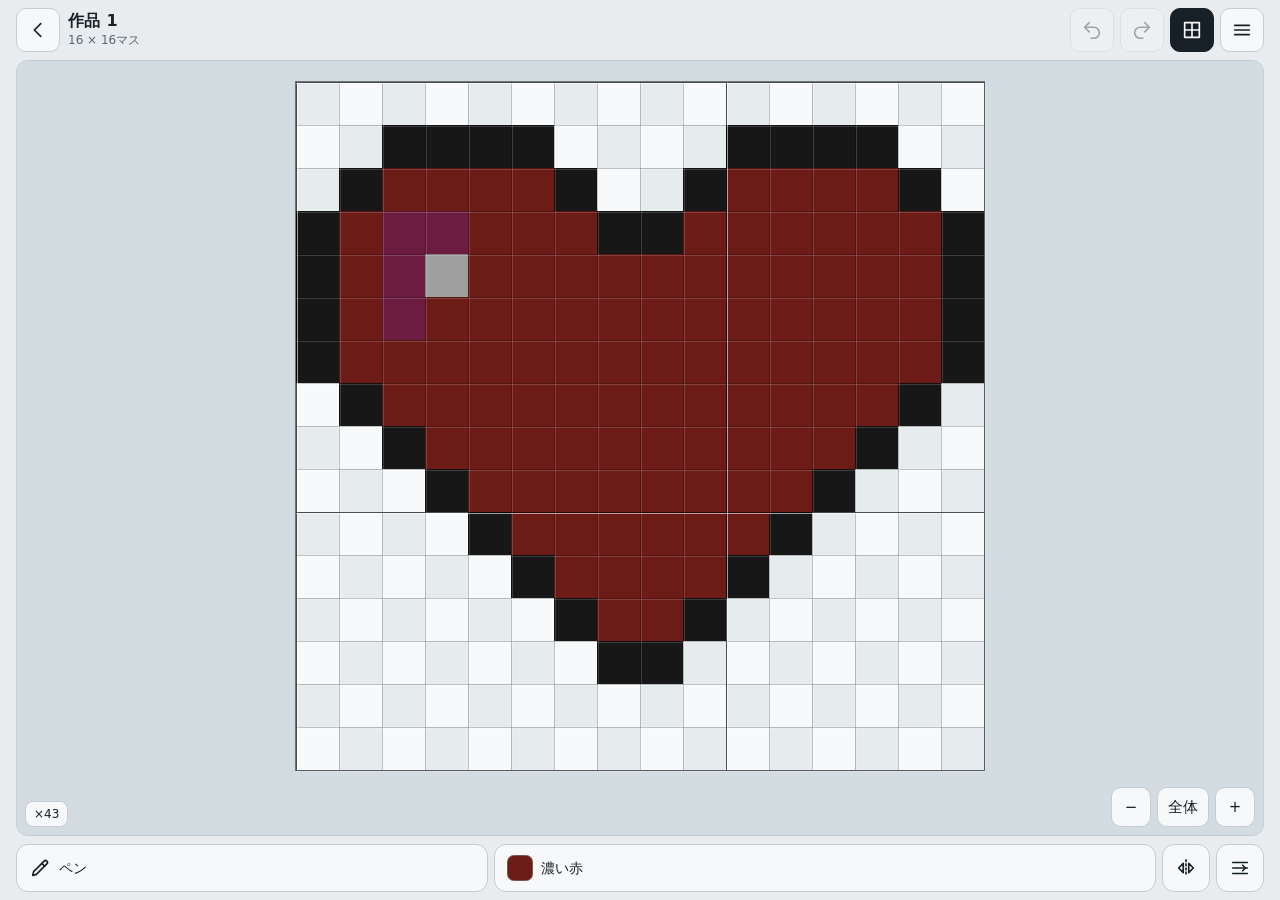
==== commit 5c35cf8c: "Paint: gemspark paint colors, compact toolbar, mobile hardening, richer import editing - Palette rep" ====
--- a/tools/paint/index.html
+++ b/tools/paint/index.html
@@ -2,7 +2,7 @@
 <html lang="ja">
 <head>
 <meta charset="utf-8">
-<meta name="viewport" content="width=device-width, initial-scale=1, viewport-fit=cover">
+<meta name="viewport" content="width=device-width, initial-scale=1, maximum-scale=1, user-scalable=no, viewport-fit=cover">
 <meta http-equiv="Content-Security-Policy" content="default-src 'self'; script-src 'self'; style-src 'self' 'unsafe-inline'; img-src 'self' blob: data:; connect-src 'none'; form-action 'none'; base-uri 'none'">
 <meta name="referrer" content="no-referrer">
 <meta name="theme-color" content="#172026">
@@ -10,8 +10,10 @@
 <link rel="manifest" href="../../manifest.webmanifest">
 <link rel="apple-touch-icon" href="../../assets/icons/apple-touch-icon.png">
 <link rel="stylesheet" href="../../assets/base.css">
+<link rel="stylesheet" href="../../assets/mobile.css">
 <link rel="stylesheet" href="css/paint.css">
 <link rel="stylesheet" href="css/sheet.css">
+<link rel="stylesheet" href="css/bar.css">
 <link rel="stylesheet" href="css/navi.css">
 <link rel="stylesheet" href="css/works.css">
 <link rel="stylesheet" href="css/import.css">
@@ -55,39 +57,45 @@
   </main>
 
   <section class="dock" aria-label="道具とペンキ">
-    <div class="edit-panel" id="editPanel">
+    <div class="bar" id="editPanel">
+      <button class="bar-btn" type="button" id="btnTool" aria-expanded="false" aria-controls="toolPop" title="道具を選ぶ">
+        <span class="bar-icon" id="toolIcon" aria-hidden="true"></span><span class="bar-label" id="toolName">ペン</span>
+      </button>
+      <button class="bar-btn" type="button" id="btnColor" aria-expanded="false" aria-controls="colorPop" title="ペンキを選ぶ">
+        <i class="bar-chip" id="colorChip" aria-hidden="true"></i><span class="bar-label" id="selName">濃い赤</span>
+      </button>
+      <button class="bar-btn icon" type="button" id="btnMirror" aria-pressed="false" aria-label="左右対称" title="左右対称 (M)"><svg viewBox="0 0 24 24" aria-hidden="true"><path d="M12 3v18" stroke-dasharray="2 2.5"/><path d="M9 7L4 12l5 5zM15 7l5 5-5 5z"/></svg></button>
+      <button class="bar-btn icon" type="button" id="btnNavi" aria-label="建築ナビ" title="建築ナビ (N)"><svg viewBox="0 0 24 24" aria-hidden="true"><path d="M4 6h16M4 12h16M4 18h16"/><path d="M15 9l3 3-3 3"/></svg></button>
+    </div>
+
+    <div class="pop" id="toolPop" role="dialog" aria-label="道具" hidden>
       <div class="tools" id="tools" role="toolbar" aria-label="道具">
         <button class="tool" type="button" data-tool="pen" aria-pressed="true" title="ペン (B)"><svg viewBox="0 0 24 24" aria-hidden="true"><path d="M4 20l1-4L16.5 4.5a2.1 2.1 0 0 1 3 3L8 19z"/><path d="M14 7l3 3"/></svg>ペン</button>
-        <button class="tool" type="button" data-tool="eraser" aria-pressed="false" title="消しゴム (E)"><svg viewBox="0 0 24 24" aria-hidden="true"><path d="M4 15l8.5-8.5a2 2 0 0 1 2.8 0l3.2 3.2a2 2 0 0 1 0 2.8L11 20H7z"/><path d="M9 11l5 5"/></svg>消しゴム</button>
         <button class="tool" type="button" data-tool="fill" aria-pressed="false" title="塗りつぶし (F)"><svg viewBox="0 0 24 24" aria-hidden="true"><path d="M5 11l6-6 7 7-6 6a2 2 0 0 1-2.8 0L5 13.8a2 2 0 0 1 0-2.8z"/><path d="M19 15s2 2.2 2 3.5a2 2 0 0 1-4 0c0-1.3 2-3.5 2-3.5z"/></svg>塗りつぶし</button>
         <button class="tool" type="button" data-tool="pick" aria-pressed="false" title="スポイト (I)"><svg viewBox="0 0 24 24" aria-hidden="true"><path d="M15 5l4 4"/><path d="M17.5 2.8a2 2 0 0 1 2.8 2.8l-2.3 2.3-2.8-2.8z"/><path d="M14 8.5L5 17.5V20h2.5l9-9"/></svg>スポイト</button>
+        <button class="tool" type="button" data-tool="pan" aria-pressed="false" title="移動 (H)"><svg viewBox="0 0 24 24" aria-hidden="true"><path d="M8 12V6a1.5 1.5 0 0 1 3 0v5M11 11V4.5a1.5 1.5 0 0 1 3 0V11M14 11V6a1.5 1.5 0 0 1 3 0v8c0 4-2.5 6-6 6-3 0-4.5-1.5-6-4l-1.7-3a1.5 1.5 0 0 1 2.6-1.5L8 14"/></svg>移動</button>
         <button class="tool" type="button" data-tool="line" aria-pressed="false" title="直線 (L)"><svg viewBox="0 0 24 24" aria-hidden="true"><path d="M5 19L19 5"/><path d="M4 18h2v2H4zM18 4h2v2h-2z"/></svg>直線</button>
         <button class="tool" type="button" data-tool="rect" aria-pressed="false" title="四角 (R)"><svg viewBox="0 0 24 24" aria-hidden="true"><path d="M5 6h14v12H5z"/></svg>四角</button>
         <button class="tool" type="button" data-tool="ellipse" aria-pressed="false" title="円 (O)"><svg viewBox="0 0 24 24" aria-hidden="true"><ellipse cx="12" cy="12" rx="8" ry="6.5"/></svg>円</button>
-        <button class="tool" type="button" data-tool="pan" aria-pressed="false" title="移動 (H)"><svg viewBox="0 0 24 24" aria-hidden="true"><path d="M8 12V6a1.5 1.5 0 0 1 3 0v5M11 11V4.5a1.5 1.5 0 0 1 3 0V11M14 11V6a1.5 1.5 0 0 1 3 0v8c0 4-2.5 6-6 6-3 0-4.5-1.5-6-4l-1.7-3a1.5 1.5 0 0 1 2.6-1.5L8 14"/></svg>移動</button>
       </div>
-      <div class="opts">
-        <button class="opt" type="button" id="btnMirror" aria-pressed="false" title="左右対称 (M)"><svg viewBox="0 0 24 24" aria-hidden="true"><path d="M12 3v18" stroke-dasharray="2 2.5"/><path d="M9 7L4 12l5 5zM15 7l5 5-5 5z"/></svg>左右対称</button>
-        <button class="opt" type="button" id="btnNavi" title="建築ナビ (N)"><svg viewBox="0 0 24 24" aria-hidden="true"><path d="M4 6h16M4 12h16M4 18h16"/><path d="M15 9l3 3-3 3"/></svg>建築ナビ</button>
-      </div>
+    </div>
+
+    <div class="pop" id="colorPop" role="dialog" aria-label="ペンキ" hidden>
+      <div class="color-controls" id="colorControls"></div>
       <div class="palette" id="palette" role="group" aria-label="ペンキの色"></div>
-      <div class="status"><span id="selName"></span><span id="stats"></span></div>
+      <div class="status"><span id="selName2"></span><span id="stats"></span></div>
     </div>
 
     <div class="navi-panel" id="naviPanel" hidden>
       <div class="navi-head">
-        <div class="navi-title"><strong id="naviRow"></strong><span id="naviProgress"></span></div>
+        <strong id="naviRow"></strong>
         <button class="opt" type="button" id="naviDir"></button>
       </div>
       <ol class="runs" id="naviRuns" aria-live="polite"></ol>
       <div class="navi-actions">
         <button class="btn" type="button" id="naviPrev">前の行</button>
-        <button class="btn primary" type="button" id="naviDone" aria-pressed="false">完了</button>
         <button class="btn" type="button" id="naviNext">次の行</button>
-      </div>
-      <div class="navi-foot">
         <button class="btn" type="button" id="naviExit">編集に戻る</button>
-        <button class="btn" type="button" id="naviReset">チェックを全部外す</button>
       </div>
     </div>
   </section>
@@ -139,7 +147,7 @@
       </div>
       <div id="exportFallback" class="stack" hidden>
         <p class="hint">ダウンロードが始まらない場合は、下の画像を長押し（または右クリック）して保存してください。</p>
-        <img id="exportImg" alt="書き出した画像">
+        <img id="exportImg" class="savable" alt="書き出した画像">
       </div>
     </section>
     <section>
@@ -147,15 +155,15 @@
       <label class="chk" for="chkMajor"><input type="checkbox" id="chkMajor" checked>10マスごとに濃い線を入れる</label>
     </section>
     <section>
-      <h3>色の調整</h3>
-      <p class="hint">白い単色ブロックに塗ったときの見た目を想定した色です。ゲーム画面と見比べて、ずれていたら直せます。</p>
-      <div class="paledit" id="palEdit"></div>
-      <div><button class="btn" id="btnPalReset" type="button">初期値に戻す</button></div>
+      <h3>色の見え方</h3>
+      <p class="hint">ジェムスパークの壁に塗ったときの色です。描いた中身は変わらず、表示の色だけが切りかわります。</p>
+      <div class="color-controls" id="menuColorControls"></div>
     </section>
   </div>
 </div>
 
 <script type="module" src="js/main.js"></script>
 <script type="module" src="../../assets/pwa.js"></script>
+<script type="module" src="../../assets/mobile.js"></script>
 </body>
 </html>
--- a/assets/mobile.css
+++ b/assets/mobile.css
@@ -0,0 +1,22 @@
+/* スマホ向けの調整（全ページ共通）
+   - ダブルタップで拡大しない（touch-action: manipulation）
+   - 長押しで文字が選択されたり、メニュー・拡大鏡が出たりしない
+   - 引っぱって再読み込み・スクロールの跳ね返りをしない
+   - 押したときの青いハイライトを出さない
+   入力欄と、長押しで保存したい画像（.savable）だけは元の動きのまま */
+html {
+  -webkit-text-size-adjust: 100%; text-size-adjust: 100%;
+  touch-action: manipulation;
+}
+body {
+  -webkit-user-select: none; user-select: none;
+  -webkit-touch-callout: none;
+  -webkit-tap-highlight-color: transparent;
+  overscroll-behavior: none;
+}
+button, a, label, select, summary { touch-action: manipulation; }
+input, textarea, select, [contenteditable="true"] { -webkit-user-select: text; user-select: text; }
+img { -webkit-user-drag: none; }
+img.savable { -webkit-touch-callout: default; -webkit-user-select: auto; user-select: auto; -webkit-user-drag: auto; }
+/* iOS は 16px 未満の入力欄にフォーカスすると画面を拡大するため */
+input[type="text"], input[type="number"], select, textarea { font-size: max(16px, 1em); }
--- a/tools/paint/css/paint.css
+++ b/tools/paint/css/paint.css
@@ -85,48 +85,6 @@
   background: var(--panel); font-size: 15px; font-weight: 500;
 }
 
-/* dock */
-.dock { display: grid; gap: 8px; min-width: 0; }
-.tools { display: grid; grid-template-columns: repeat(4, 1fr); gap: 6px; }
-.tool {
-  display: grid; justify-items: center; gap: 2px;
-  padding: 5px 2px 3px; min-height: 46px;
-  border: 1px solid var(--line); border-radius: 10px;
-  background: var(--panel); font-size: 11px; line-height: 1.2;
-}
-.tool[aria-pressed="true"] { background: var(--accent); color: var(--accent-fg); border-color: var(--accent); }
-.palette { display: grid; grid-template-columns: repeat(8, minmax(0, 1fr)); gap: 6px; }
-.sw {
-  position: relative; aspect-ratio: 1; min-width: 0; padding: 0;
-  background: var(--c); border: 1px solid rgba(127, 127, 127, 0.5); border-radius: 8px;
-}
-.sw[aria-pressed="true"] { outline: 3px solid var(--ring); outline-offset: 2px; }
-.sw .n {
-  position: absolute; right: 2px; bottom: 2px;
-  padding: 2px 4px; border-radius: 4px;
-  background: rgba(0, 0, 0, 0.62); color: #fff;
-  font-size: 10px; line-height: 1; font-variant-numeric: tabular-nums;
-}
-.sw .n:empty { display: none; }
-.status {
-  display: flex; justify-content: space-between; gap: 8px;
-  font-size: 12px; color: var(--muted); font-variant-numeric: tabular-nums;
-  min-height: 18px;
-}
-.status #selName { color: var(--fg); font-weight: 500; }
-
-@media (min-width: 880px) {
-  .app {
-    grid-template-columns: minmax(0, 1fr) 300px;
-    grid-template-rows: auto minmax(0, 1fr);
-    column-gap: 12px;
-  }
-  .top { grid-column: 1 / -1; }
-  .dock { align-content: start; overflow-y: auto; }
-  .palette { grid-template-columns: repeat(4, minmax(0, 1fr)); gap: 8px; }
-  .sw .n { font-size: 11px; }
-}
-
 /* toast */
 .toast {
   position: fixed; left: 50%; bottom: calc(24px + env(safe-area-inset-bottom, 0px));
@@ -150,10 +108,6 @@
   .brand h1 { font-size: 15px; letter-spacing: 0; }
 }
 .brand h1 { overflow: hidden; text-overflow: ellipsis; }
-/* 広い画面: スクロール領域で選択枠(outline)が切れないよう余白を取る */
-@media (min-width: 880px) {
-  .dock { padding: 5px; margin: -5px; }
-}
 @media (max-width: 370px) {
   .brand h1 { font-size: 14px; }
 }
@@ -166,9 +120,7 @@
 }
 .brand-btn:focus-visible { outline: 2px solid var(--ring); outline-offset: 2px; }
 
-/* 道具の下の切り替えボタン（左右対称・建築ナビ） */
-.edit-panel { display: grid; gap: 8px; min-width: 0; }
-.opts { display: grid; grid-template-columns: 1fr 1fr; gap: 6px; }
+/* 小さな切り替えボタン（建築ナビの順番など） */
 .opt {
   display: inline-flex; align-items: center; justify-content: center; gap: 6px;
   min-height: 38px; padding: 0 10px;
--- a/tools/paint/css/bar.css
+++ b/tools/paint/css/bar.css
@@ -0,0 +1,61 @@
+/* 下のバー（普段はこれだけ表示して、キャンバスを広く使う）と、押したときに開く道具・ペンキの一覧 */
+.dock { position: relative; min-width: 0; }
+.bar { display: grid; grid-template-columns: minmax(0, 1fr) minmax(0, 1.4fr) auto auto; gap: 6px; }
+.bar-btn {
+  display: inline-flex; align-items: center; gap: 8px; min-width: 0; min-height: 48px; padding: 0 12px;
+  border: 1px solid var(--line); border-radius: 12px; background: var(--panel); font-weight: 500;
+}
+.bar-btn.icon { width: 48px; padding: 0; justify-content: center; }
+.bar-btn svg { width: 22px; height: 22px; fill: none; stroke: currentColor; stroke-width: 1.8; stroke-linecap: round; stroke-linejoin: round; flex-shrink: 0; }
+.bar-btn[aria-pressed="true"], .bar-btn[aria-expanded="true"] { background: var(--accent); color: var(--accent-fg); border-color: var(--accent); }
+.bar-icon { display: inline-grid; }
+.bar-label { overflow: hidden; text-overflow: ellipsis; white-space: nowrap; }
+.bar-chip, .chip-c {
+  width: 26px; height: 26px; flex-shrink: 0; border-radius: 7px;
+  border: 1px solid rgba(127, 127, 127, 0.6); background: var(--c);
+}
+/* 透過は市松模様で表す */
+.is-clear { background: conic-gradient(#bbb 25%, #fff 0 50%, #bbb 0 75%, #fff 0) 0 0 / 10px 10px !important; }
+
+/* 開いた一覧（バーの上に重ねる。キャンバスの大きさは変えない） */
+.pop {
+  position: absolute; left: 0; right: 0; bottom: calc(100% + 8px); z-index: 15;
+  max-height: min(64vh, 520px); overflow-y: auto;
+  padding: 10px; border: 1px solid var(--line); border-radius: 14px;
+  background: var(--panel); box-shadow: 0 10px 30px rgba(0, 0, 0, 0.28);
+  display: grid; gap: 10px;
+}
+@media (min-width: 640px) { .pop { right: auto; width: 520px; } }
+
+.tools { display: grid; grid-template-columns: repeat(4, 1fr); gap: 6px; }
+.tool {
+  display: grid; justify-items: center; gap: 2px; padding: 6px 2px 4px; min-height: 52px;
+  border: 1px solid var(--line); border-radius: 10px; background: var(--bg); font-size: 12px; line-height: 1.2;
+}
+.tool svg { width: 22px; height: 22px; fill: none; stroke: currentColor; stroke-width: 1.8; stroke-linecap: round; stroke-linejoin: round; }
+.tool[aria-pressed="true"] { background: var(--accent); color: var(--accent-fg); border-color: var(--accent); }
+
+/* ペンキ一覧: 透過・塗り無し / 普通 / 濃い / 茶黒白灰 をまとまりごとに */
+.palette { display: grid; gap: 8px; }
+.pal-group { display: grid; gap: 4px; }
+.pal-group h4 { margin: 0; font-size: 11px; font-weight: 700; color: var(--muted); letter-spacing: 0.06em; }
+.pal-row { display: grid; grid-template-columns: repeat(6, minmax(0, 1fr)); gap: 6px; }
+@media (min-width: 480px) { .pal-row { grid-template-columns: repeat(12, minmax(0, 1fr)); } }
+.sw {
+  position: relative; aspect-ratio: 1; min-width: 0; padding: 0;
+  background: var(--c); border: 1px solid rgba(127, 127, 127, 0.5); border-radius: 8px;
+}
+.sw[aria-pressed="true"] { outline: 3px solid var(--ring); outline-offset: 2px; }
+.sw .n {
+  position: absolute; right: 2px; bottom: 2px; padding: 2px 3px; border-radius: 4px;
+  background: rgba(0, 0, 0, 0.62); color: #fff; font-size: 10px; line-height: 1; font-variant-numeric: tabular-nums;
+}
+.sw .n:empty { display: none; }
+.status { display: flex; justify-content: space-between; gap: 8px; font-size: 12px; color: var(--muted); font-variant-numeric: tabular-nums; }
+.status #selName2 { color: var(--fg); font-weight: 500; }
+
+/* 色の見え方の切り替え（ゲーム画面/全体マップ・壁・光） */
+.color-controls { display: flex; flex-wrap: wrap; gap: 6px; }
+.segs { display: inline-flex; border: 1px solid var(--line); border-radius: 10px; overflow: hidden; background: var(--bg); }
+.segs button { border: 0; background: none; min-height: 36px; padding: 0 10px; font-size: 13px; font-weight: 500; }
+.segs button[aria-pressed="true"] { background: var(--accent); color: var(--accent-fg); }
--- a/tools/paint/css/navi.css
+++ b/tools/paint/css/navi.css
@@ -1,16 +1,14 @@
 /* 建築ナビ（1行ずつの並びを表示するモード） */
 .navi-panel { display: grid; gap: 8px; min-width: 0; }
 .navi-head { display: flex; align-items: center; justify-content: space-between; gap: 8px; }
-.navi-title { display: grid; min-width: 0; }
-.navi-title strong { font-size: 16px; font-variant-numeric: tabular-nums; }
-.navi-title span { font-size: 12px; color: var(--muted); font-variant-numeric: tabular-nums; }
+.navi-head strong { font-size: 16px; font-variant-numeric: tabular-nums; }
 .navi-head .opt { flex-shrink: 0; min-height: 34px; }
 
 /* 左から順の並び（例: 赤×3 → 黒×2） */
 .runs {
   list-style: none; margin: 0; padding: 8px;
   display: flex; flex-wrap: wrap; gap: 6px; align-content: flex-start;
-  min-height: 56px; max-height: 148px; overflow-y: auto;
+  min-height: 48px; max-height: 112px; overflow-y: auto;
   border: 1px solid var(--line); border-radius: 10px; background: var(--panel);
 }
 .run {
@@ -24,8 +22,5 @@
 .run.empty { border-style: dashed; background: transparent; color: var(--muted); padding-left: 8px; }
 .runs .none { color: var(--muted); font-size: 13px; padding: 6px; }
 
-.navi-actions { display: grid; grid-template-columns: 1fr 1.3fr 1fr; gap: 6px; }
+.navi-actions { display: grid; grid-template-columns: 1fr 1fr 1fr; gap: 6px; }
 .navi-actions .btn { padding: 0 8px; }
-#naviDone[aria-pressed="true"] { background: #2e7d32; border-color: #2e7d32; color: #fff; }
-.navi-foot { display: flex; flex-wrap: wrap; gap: 6px; }
-.navi-foot .btn { min-height: 36px; font-size: 13px; padding: 0 12px; }
--- a/tools/paint/css/import.css
+++ b/tools/paint/css/import.css
@@ -13,3 +13,16 @@
 .seg input { margin: 0; }
 .imp-drop { outline: 3px dashed var(--ring); outline-offset: -6px; }
 .warn { color: #c62828; }
+.sliders { display: grid; grid-template-columns: repeat(auto-fill, minmax(150px, 1fr)); gap: 8px 16px; }
+.sliders label { display: grid; grid-template-columns: 1fr auto; gap: 2px 8px; font-size: 12px; color: var(--muted); }
+.sliders input[type="range"] { grid-column: 1 / -1; width: 100%; }
+.sliders output { font-variant-numeric: tabular-nums; color: var(--fg); }
+.allowed summary { cursor: pointer; font-size: 14px; font-weight: 500; padding: 6px 0; }
+.allowed { display: grid; gap: 8px; }
+.allowed[open] > :not(summary) { margin-top: 8px; }
+.allowed-grid { display: flex; flex-wrap: wrap; gap: 6px; }
+.pchip { display: inline-flex; align-items: center; gap: 6px; height: 36px; min-width: 0; padding: 0 10px 0 5px; font-size: 13px; }
+.pchip .chip-c { width: 24px; height: 24px; }
+.allowed-grid .pchip[aria-pressed="false"] { opacity: 0.4; text-decoration: line-through; }
+#impPrev { cursor: pointer; }
+.btn[aria-pressed="true"] { background: var(--accent); color: var(--accent-fg); border-color: var(--accent); }
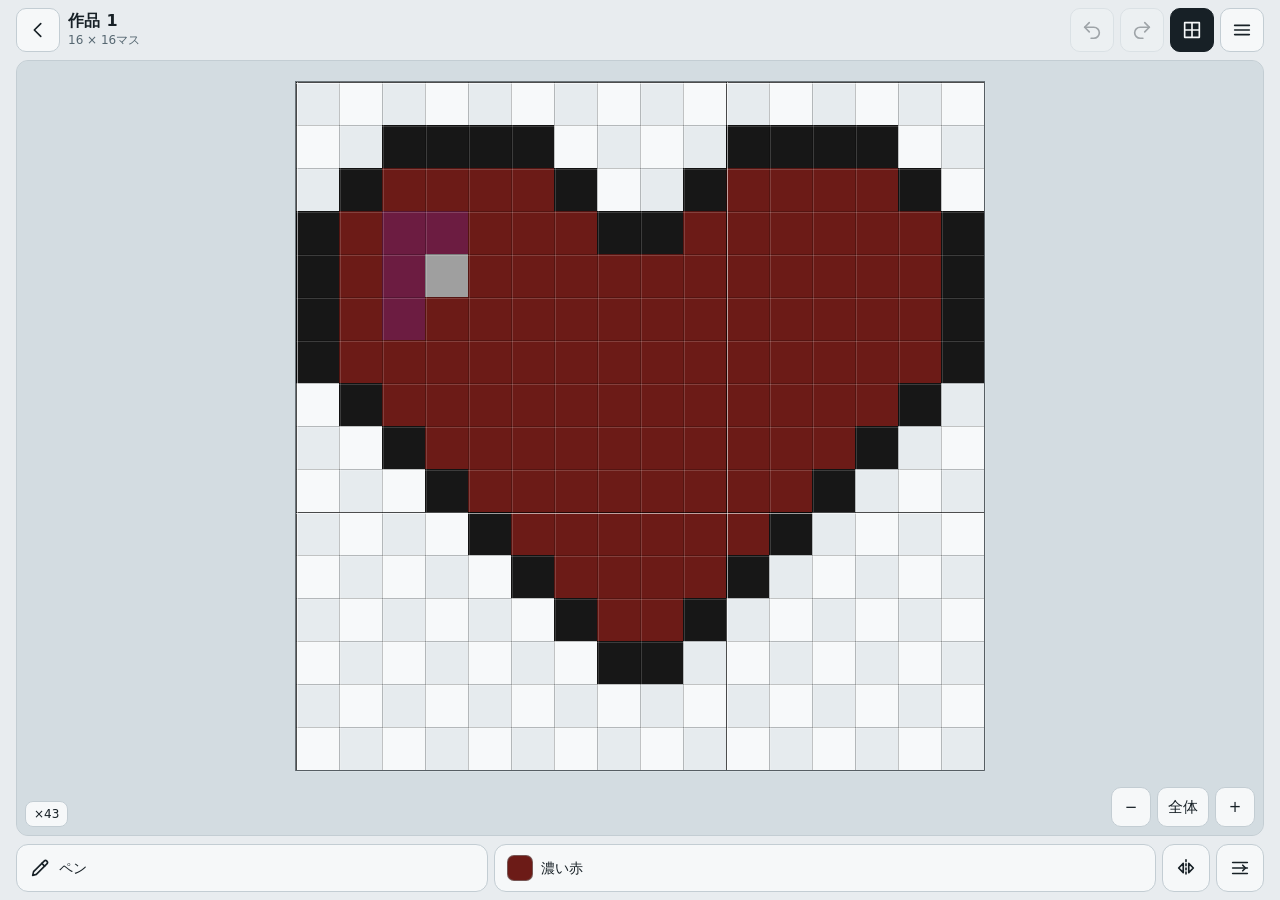
==== commit 0d34580a: "iPhone home-screen app: keep the top edge out of the status bar blur Co-Authored-By: Claude Opus 5.5" ====
--- a/tools/paint/index.html
+++ b/tools/paint/index.html
@@ -6,6 +6,9 @@
 <meta http-equiv="Content-Security-Policy" content="default-src 'self'; script-src 'self'; style-src 'self' 'unsafe-inline'; img-src 'self' blob: data:; connect-src 'none'; form-action 'none'; base-uri 'none'">
 <meta name="referrer" content="no-referrer">
 <meta name="theme-color" content="#172026">
+<meta name="apple-mobile-web-app-capable" content="yes">
+<meta name="mobile-web-app-capable" content="yes">
+<meta name="apple-mobile-web-app-status-bar-style" content="black-translucent">
 <title>ペンキドット絵</title>
 <link rel="manifest" href="../../manifest.webmanifest">
 <link rel="apple-touch-icon" href="../../assets/icons/apple-touch-icon.png">
--- a/assets/mobile.css
+++ b/assets/mobile.css
@@ -20,3 +20,10 @@
 img.savable { -webkit-touch-callout: default; -webkit-user-select: auto; user-select: auto; -webkit-user-drag: auto; }
 /* iOS は 16px 未満の入力欄にフォーカスすると画面を拡大するため */
 input[type="text"], input[type="number"], select, textarea { font-size: max(16px, 1em); }
+/* iPhone のホーム画面アプリ: ステータスバーは透過（black-translucent）にして中身を下へずらし、
+   iOS がステータスバーの下に重ねるぼかしに画面の上端が入らないようにする。
+   ステータスバーの裏は濃い色で埋めて白い文字（時刻など）を読めるようにする。ふつうのブラウザでは高さ 0 */
+body::before {
+  content: ""; position: fixed; z-index: 1000; top: 0; left: 0; right: 0;
+  height: env(safe-area-inset-top, 0px); background: #172026; pointer-events: none;
+}
--- a/tools/paint/css/paint.css
+++ b/tools/paint/css/paint.css
@@ -31,7 +31,7 @@
   font-family: var(--font);
   font-size: 14px;
   line-height: 1.5;
-  padding-top: max(8px, env(safe-area-inset-top, 0px));
+  padding-top: calc(8px + env(safe-area-inset-top, 0px)); /* iPhone のアプリ表示でステータスバーのぼかしに重ならないように */
   padding-bottom: max(8px, env(safe-area-inset-bottom, 0px));
   padding-left: max(16px, env(safe-area-inset-left, 0px));
   padding-right: max(16px, env(safe-area-inset-right, 0px));
--- a/tools/paint/css/bar.css
+++ b/tools/paint/css/bar.css
@@ -20,7 +20,7 @@
 /* 開いた一覧（バーの上に重ねる。キャンバスの大きさは変えない） */
 .pop {
   position: absolute; left: 0; right: 0; bottom: calc(100% + 8px); z-index: 15;
-  max-height: min(64vh, 520px); overflow-y: auto;
+  max-height: min(70vh, 560px); overflow-y: auto;
   padding: 10px; border: 1px solid var(--line); border-radius: 14px;
   background: var(--panel); box-shadow: 0 10px 30px rgba(0, 0, 0, 0.28);
   display: grid; gap: 10px;
@@ -35,20 +35,19 @@
 .tool svg { width: 22px; height: 22px; fill: none; stroke: currentColor; stroke-width: 1.8; stroke-linecap: round; stroke-linejoin: round; }
 .tool[aria-pressed="true"] { background: var(--accent); color: var(--accent-fg); border-color: var(--accent); }
 
-/* ペンキ一覧: 透過・塗り無し / 普通 / 濃い / 茶黒白灰 をまとまりごとに */
+/* 色の一覧: 透過 / 最近使った色 / 壁ごとの28色。1行12色なので、壁ごとに 普通12 / 濃い12 / 茶黒白灰4 の3行になる */
 .palette { display: grid; gap: 8px; }
 .pal-group { display: grid; gap: 4px; }
 .pal-group h4 { margin: 0; font-size: 11px; font-weight: 700; color: var(--muted); letter-spacing: 0.06em; }
-.pal-row { display: grid; grid-template-columns: repeat(6, minmax(0, 1fr)); gap: 6px; }
-@media (min-width: 480px) { .pal-row { grid-template-columns: repeat(12, minmax(0, 1fr)); } }
+.pal-row { display: grid; grid-template-columns: repeat(12, minmax(0, 1fr)); gap: 4px; }
 .sw {
   position: relative; aspect-ratio: 1; min-width: 0; padding: 0;
-  background: var(--c); border: 1px solid rgba(127, 127, 127, 0.5); border-radius: 8px;
+  background: var(--c); border: 1px solid rgba(127, 127, 127, 0.5); border-radius: 6px;
 }
-.sw[aria-pressed="true"] { outline: 3px solid var(--ring); outline-offset: 2px; }
+.sw[aria-pressed="true"] { outline: 3px solid var(--ring); outline-offset: 1px; z-index: 1; }
 .sw .n {
-  position: absolute; right: 2px; bottom: 2px; padding: 2px 3px; border-radius: 4px;
-  background: rgba(0, 0, 0, 0.62); color: #fff; font-size: 10px; line-height: 1; font-variant-numeric: tabular-nums;
+  position: absolute; right: 1px; bottom: 1px; padding: 1px 2px; border-radius: 3px;
+  background: rgba(0, 0, 0, 0.62); color: #fff; font-size: 9px; line-height: 1; font-variant-numeric: tabular-nums;
 }
 .sw .n:empty { display: none; }
 .status { display: flex; justify-content: space-between; gap: 8px; font-size: 12px; color: var(--muted); font-variant-numeric: tabular-nums; }
--- a/tools/paint/css/navi.css
+++ b/tools/paint/css/navi.css
@@ -24,3 +24,4 @@
 
 .navi-actions { display: grid; grid-template-columns: 1fr 1fr 1fr; gap: 6px; }
 .navi-actions .btn { padding: 0 8px; }
+.run em { font-style: normal; font-size: 11px; font-weight: 700; padding: 1px 4px; border-radius: 4px; background: var(--accent); color: var(--accent-fg); }
--- a/tools/paint/css/import.css
+++ b/tools/paint/css/import.css
@@ -1,4 +1,22 @@
-/* 画像の取り込み */
+/* 画像の取り込み。結果を上（広い画面は左）に固定して、調整しながら見られるようにする */
+#importSheet .sheet { max-width: 980px; max-height: calc(100% - 8px); }
+.imp-body { display: grid; gap: 0; }
+.imp-result {
+  position: sticky; top: 56px; z-index: 1; /* シートの見出しの下に貼りつく */
+  display: grid; gap: 6px; padding: 10px 0; background: var(--panel); border-bottom: 1px solid var(--line);
+}
+.imp-result .preview { min-height: 0; height: min(26vh, 230px); padding: 6px; }
+.imp-result .preview canvas { max-height: none; }
+#impStart.loaded > .hint { display: none; } /* 読み込んだ後は説明を隠して場所をあける */
+.imp-result .hint { min-height: 1.6em; }
+.imp-actions { display: flex; flex-wrap: wrap; gap: 6px; }
+@media (min-width: 880px) {
+  .imp-body { grid-template-columns: minmax(0, 1fr) minmax(0, 1fr); gap: 20px; align-items: start; }
+  .imp-result { border-bottom: 0; }
+  .imp-result .preview { height: min(62vh, 560px); }
+  .imp-controls section:first-child { border-top: 0; }
+}
+
 .imp-src {
   position: relative; display: grid; place-items: center; padding: 8px;
   border: 1px solid var(--line); border-radius: 10px; background: var(--stage); overflow: hidden;
@@ -11,11 +29,12 @@
 }
 .seg label:has(input:checked) { background: var(--accent); color: var(--accent-fg); border-color: var(--accent); }
 .seg input { margin: 0; }
-.imp-drop { outline: 3px dashed var(--ring); outline-offset: -6px; }
 .warn { color: #c62828; }
-.sliders { display: grid; grid-template-columns: repeat(auto-fill, minmax(150px, 1fr)); gap: 8px 16px; }
-.sliders label { display: grid; grid-template-columns: 1fr auto; gap: 2px 8px; font-size: 12px; color: var(--muted); }
-.sliders input[type="range"] { grid-column: 1 / -1; width: 100%; }
+
+.sliders { display: grid; grid-template-columns: repeat(2, minmax(0, 1fr)); gap: 4px 14px; }
+.sliders label { display: grid; grid-template-columns: 1fr auto; gap: 0 8px; font-size: 12px; color: var(--muted); }
+.sliders input[type="range"] { grid-column: 1 / -1; width: 100%; margin: 4px 0; }
+.sliders .wide { grid-column: 1 / -1; }
 .sliders output { font-variant-numeric: tabular-nums; color: var(--fg); }
 .allowed summary { cursor: pointer; font-size: 14px; font-weight: 500; padding: 6px 0; }
 .allowed { display: grid; gap: 8px; }
@@ -26,3 +45,5 @@
 .allowed-grid .pchip[aria-pressed="false"] { opacity: 0.4; text-decoration: line-through; }
 #impPrev { cursor: pointer; }
 .btn[aria-pressed="true"] { background: var(--accent); color: var(--accent-fg); border-color: var(--accent); }
+#impStart.loaded { padding-block: 8px; }
+#impStart.loaded .btn { min-height: 36px; padding: 0 12px; font-size: 13px; }
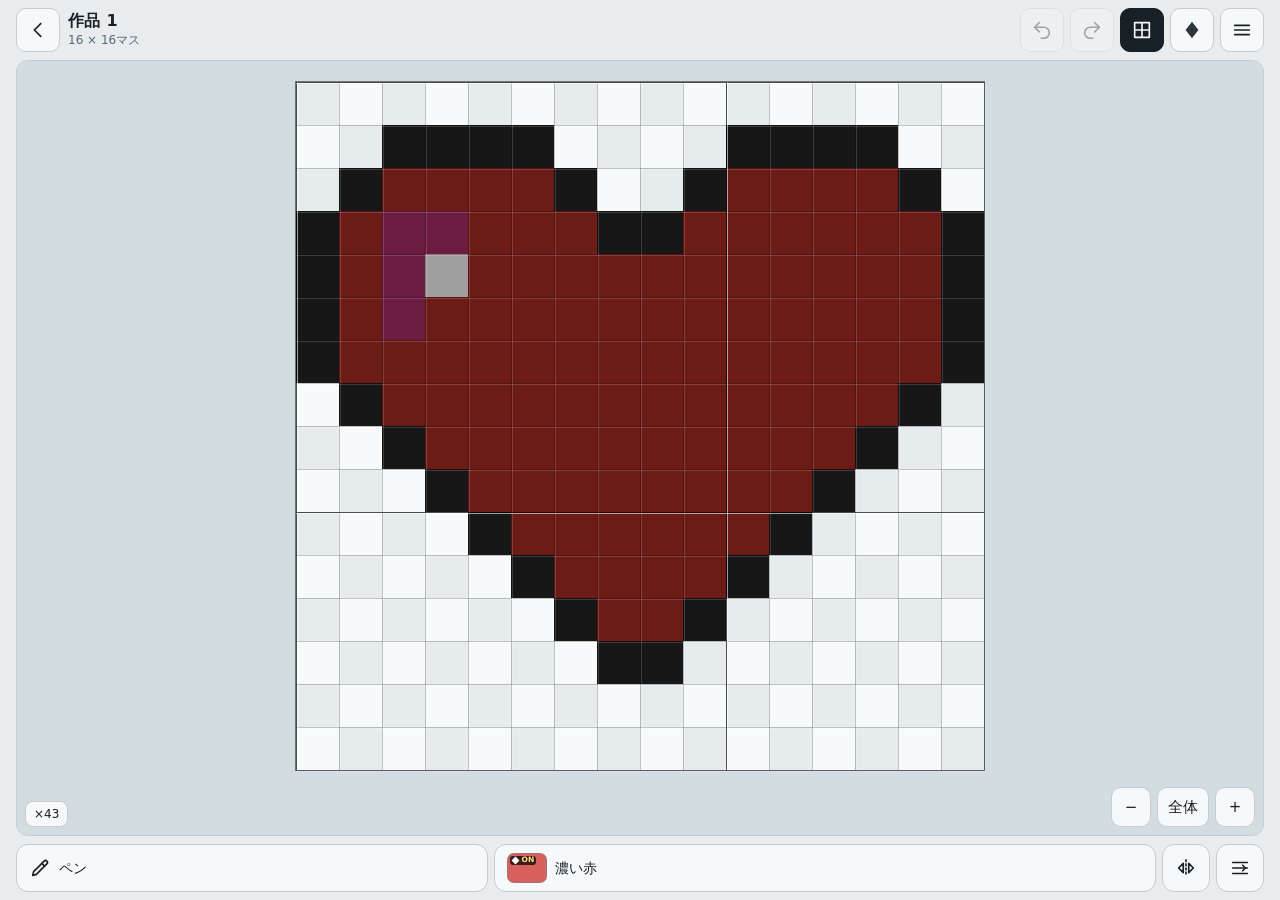
==== commit 5d62ce21: "Paint: wall type marks (diamond / dotted diamond with x, ON/OFF) in palette, bar, navi and optionall" ====
--- a/tools/paint/index.html
+++ b/tools/paint/index.html
@@ -20,6 +20,7 @@
 <link rel="stylesheet" href="css/navi.css">
 <link rel="stylesheet" href="css/works.css">
 <link rel="stylesheet" href="css/import.css">
+<link rel="stylesheet" href="css/wallmark.css">
 </head>
 <body>
 <div class="app">
@@ -43,6 +44,9 @@
       <button class="ib" id="btnGrid" type="button" aria-label="グリッド表示" aria-pressed="true" title="グリッド (G)">
         <svg viewBox="0 0 24 24" aria-hidden="true"><path d="M4 4h16v16H4zM4 12h16M12 4v16"/></svg>
       </button>
+      <button class="ib" id="btnWall" type="button" aria-label="壁の種類を表示" aria-pressed="false" title="壁の種類を表示 (D)">
+        <svg viewBox="0 0 24 24" aria-hidden="true"><path d="M12 3l7 9-7 9-7-9z" fill="currentColor" stroke="none" opacity="0.9"/></svg>
+      </button>
       <button class="ib" id="btnMenu" type="button" aria-label="メニュー" title="メニュー">
         <svg viewBox="0 0 24 24" aria-hidden="true"><path d="M4 7h16M4 12h16M4 17h16"/></svg>
       </button>
@@ -60,6 +64,34 @@
   </main>
 
   <section class="dock" aria-label="道具とペンキ">
+    <div class="sel-panel" id="selPanel" hidden>
+      <div class="sel-head">
+        <span id="selInfo"></span>
+        <button class="btn small" type="button" id="selFill" title="選択したマスを今のペンキで塗る">塗る</button>
+        <button class="btn small" type="button" id="selErase" title="選択したマスを消す (Delete)">消す</button>
+        <button class="btn small" type="button" id="selClear" title="選択を解除 (Esc)">解除</button>
+      </div>
+      <div class="sel-full" id="selFull">
+        <div class="sel-row">
+          <div class="segs" id="selModes" role="group" aria-label="選び方">
+            <button type="button" data-mode="rect" title="ドラッグした四角を選ぶ">四角</button>
+            <button type="button" data-mode="lasso" title="なぞって囲んだ内側を選ぶ">囲う</button>
+            <button type="button" data-mode="wand" title="タップしたマスとつながった同じ色を選ぶ">同じ色</button>
+            <button type="button" data-mode="color" title="タップしたマスと同じ色を全部選ぶ">同じ色(全体)</button>
+          </div>
+          <div class="segs" id="selOps" role="group" aria-label="今の選択との合わせ方">
+            <button type="button" data-op="new" title="選び直す">新しく</button>
+            <button type="button" data-op="add" title="今の選択に足す (Shift)">足す</button>
+            <button type="button" data-op="sub" title="今の選択から引く (Alt)">引く</button>
+          </div>
+        </div>
+        <div class="sel-row">
+          <button class="btn small" type="button" id="selAll" title="全部選ぶ (Ctrl+A)">全部</button>
+          <button class="btn small" type="button" id="selDrawn" title="透過でないマスを選ぶ">描いたマス</button>
+          <button class="btn small" type="button" id="selInvert" title="選択を反転 (Ctrl+Shift+I)">反転</button>
+        </div>
+      </div>
+    </div>
     <div class="bar" id="editPanel">
       <button class="bar-btn" type="button" id="btnTool" aria-expanded="false" aria-controls="toolPop" title="道具を選ぶ">
         <span class="bar-icon" id="toolIcon" aria-hidden="true"></span><span class="bar-label" id="toolName">ペン</span>
@@ -79,7 +111,9 @@
         <button class="tool" type="button" data-tool="pan" aria-pressed="false" title="移動 (H)"><svg viewBox="0 0 24 24" aria-hidden="true"><path d="M8 12V6a1.5 1.5 0 0 1 3 0v5M11 11V4.5a1.5 1.5 0 0 1 3 0V11M14 11V6a1.5 1.5 0 0 1 3 0v8c0 4-2.5 6-6 6-3 0-4.5-1.5-6-4l-1.7-3a1.5 1.5 0 0 1 2.6-1.5L8 14"/></svg>移動</button>
         <button class="tool" type="button" data-tool="line" aria-pressed="false" title="直線 (L)"><svg viewBox="0 0 24 24" aria-hidden="true"><path d="M5 19L19 5"/><path d="M4 18h2v2H4zM18 4h2v2h-2z"/></svg>直線</button>
         <button class="tool" type="button" data-tool="rect" aria-pressed="false" title="四角 (R)"><svg viewBox="0 0 24 24" aria-hidden="true"><path d="M5 6h14v12H5z"/></svg>四角</button>
+        <button class="tool" type="button" data-tool="rectFill" aria-pressed="false" title="塗り四角 (Shift+R)"><svg viewBox="0 0 24 24" aria-hidden="true"><path d="M5 6h14v12H5z" fill="currentColor"/></svg>塗り四角</button>
         <button class="tool" type="button" data-tool="ellipse" aria-pressed="false" title="円 (O)"><svg viewBox="0 0 24 24" aria-hidden="true"><ellipse cx="12" cy="12" rx="8" ry="6.5"/></svg>円</button>
+        <button class="tool" type="button" data-tool="select" aria-pressed="false" title="選択 (S)"><svg viewBox="0 0 24 24" aria-hidden="true"><path d="M4 4h16v16H4z" stroke-dasharray="3 2.5"/><path d="M9 9h6v6H9z" fill="currentColor" stroke="none"/></svg>選択</button>
       </div>
     </div>
 
@@ -156,6 +190,8 @@
     <section>
       <h3>表示</h3>
       <label class="chk" for="chkMajor"><input type="checkbox" id="chkMajor" checked>10マスごとに濃い線を入れる</label>
+      <label class="chk" for="chkWall"><input type="checkbox" id="chkWall">マスに壁の種類を表示する（◆ ダイヤ / ◇× ダイヤ以外、ON / OFF）</label>
+      <p class="hint">拡大したときに表示されます（小さいときは ◆ だけ）。上の ◆ ボタンか D キーでも切り替えられます。</p>
     </section>
     <section>
       <h3>色の見え方</h3>
--- a/tools/paint/css/bar.css
+++ b/tools/paint/css/bar.css
@@ -58,3 +58,14 @@
 .segs { display: inline-flex; border: 1px solid var(--line); border-radius: 10px; overflow: hidden; background: var(--bg); }
 .segs button { border: 0; background: none; min-height: 36px; padding: 0 10px; font-size: 13px; font-weight: 500; }
 .segs button[aria-pressed="true"] { background: var(--accent); color: var(--accent-fg); }
+
+/* 選択の操作パネル（バーの上） */
+.sel-panel { display: grid; gap: 6px; margin-bottom: 6px; padding: 8px; border: 1px solid var(--line); border-radius: 12px; background: var(--panel); }
+.sel-head { display: flex; align-items: center; gap: 6px; font-size: 13px; font-variant-numeric: tabular-nums; }
+.sel-head #selInfo { flex: 1; min-width: 0; }
+.sel-head .btn.small { flex-shrink: 0; min-height: 34px; padding: 0 10px; }
+.sel-full { display: grid; gap: 6px; }
+.sel-full[hidden] { display: none; }
+.sel-row { display: flex; flex-wrap: wrap; gap: 6px; }
+.sel-row .segs button { min-height: 34px; padding: 0 9px; }
+.sel-row .btn.small { min-height: 34px; padding: 0 10px; }
--- a/tools/paint/css/navi.css
+++ b/tools/paint/css/navi.css
@@ -24,4 +24,3 @@
 
 .navi-actions { display: grid; grid-template-columns: 1fr 1fr 1fr; gap: 6px; }
 .navi-actions .btn { padding: 0 8px; }
-.run em { font-style: normal; font-size: 11px; font-weight: 700; padding: 1px 4px; border-radius: 4px; background: var(--accent); color: var(--accent-fg); }
--- a/tools/paint/css/wallmark.css
+++ b/tools/paint/css/wallmark.css
@@ -0,0 +1,25 @@
+/* 壁の種類の印: ◆ = ダイヤ、点線の◇に× = ダイヤ以外、ON / OFF = 光（js/wallmark.js） */
+.wm {
+  display: inline-flex; align-items: center; gap: 2px; flex-shrink: 0; vertical-align: middle;
+  padding: 1px 4px 1px 2px; border-radius: 5px; background: rgba(0, 0, 0, 0.72); color: #fff;
+  font-size: 10px; font-weight: 700; line-height: 1.1; letter-spacing: 0.02em; font-style: normal;
+}
+.wm b { font-weight: 800; }
+.wm.on b { color: #ffe680; }
+.wm-d { width: 11px; height: 11px; overflow: visible; }
+.wm-fill { fill: #fff; stroke: none; }
+.wm-dash { fill: none; stroke: #fff; stroke-width: 1.1; stroke-dasharray: 1.4 1.1; }
+.wm-x { fill: none; stroke: #fff; stroke-width: 1.2; stroke-linecap: round; }
+
+/* 色の一覧のマス用（左上に小さく。マス数は右下） */
+.wm.mini {
+  position: absolute; left: 1px; top: 1px; gap: 1px; padding: 0 2px 0 1px; border-radius: 3px;
+  font-size: 7.5px; line-height: 1.15; pointer-events: none;
+}
+.wm.mini .wm-d { width: 9px; height: 9px; }
+.wm.mini .wm-dash { stroke-width: 1.3; stroke-dasharray: 2.2 1.4; }
+.wm.mini .wm-x { stroke-width: 1.4; }
+.pal-group h4 { display: flex; align-items: center; gap: 6px; }
+#colorChip { position: relative; width: 40px; height: 30px; }
+#colorChip .wm.mini { left: 2px; top: 2px; }
+.run .wm { font-size: 9.5px; }
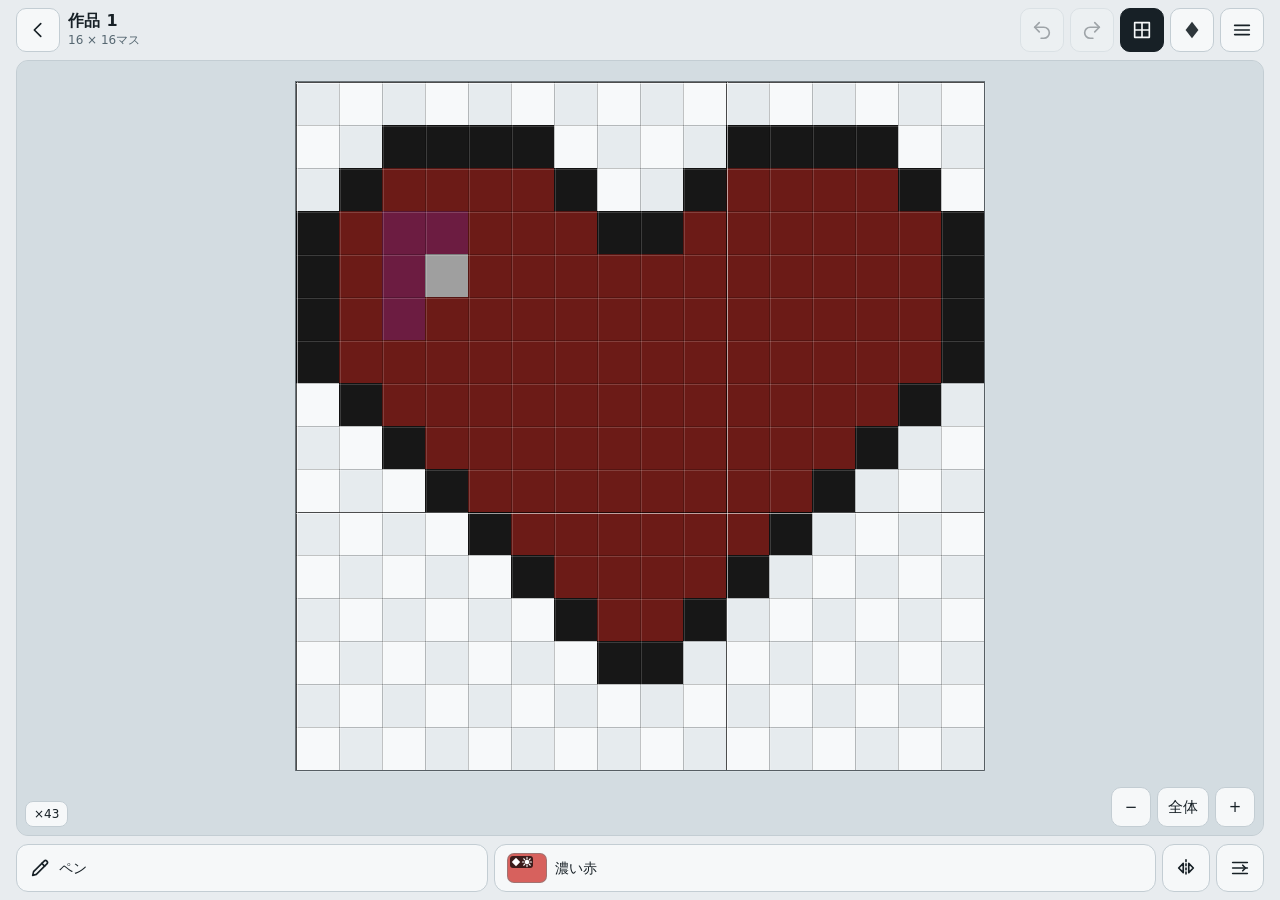
==== commit 6449d7ba: "Paint: wall marks as icons (diamond / dotted diamond with slash, sun / ring for light), kept inside " ====
--- a/tools/paint/index.html
+++ b/tools/paint/index.html
@@ -190,8 +190,8 @@
     <section>
       <h3>表示</h3>
       <label class="chk" for="chkMajor"><input type="checkbox" id="chkMajor" checked>10マスごとに濃い線を入れる</label>
-      <label class="chk" for="chkWall"><input type="checkbox" id="chkWall">マスに壁の種類を表示する（◆ ダイヤ / ◇× ダイヤ以外、ON / OFF）</label>
-      <p class="hint">拡大したときに表示されます（小さいときは ◆ だけ）。上の ◆ ボタンか D キーでも切り替えられます。</p>
+      <label class="chk" for="chkWall"><input type="checkbox" id="chkWall">マスに壁の種類を表示する（◆ ダイヤ / 点線◇に斜線 ダイヤ以外、太陽 光オン / 空の丸 光オフ）</label>
+      <p class="hint">拡大したときに表示されます。上の ◆ ボタンか D キーでも切り替えられます。</p>
     </section>
     <section>
       <h3>色の見え方</h3>
--- a/tools/paint/css/navi.css
+++ b/tools/paint/css/navi.css
@@ -18,6 +18,7 @@
 }
 .run i { width: 22px; height: 22px; border-radius: 5px; border: 1px solid rgba(127, 127, 127, 0.5); background: var(--c); flex-shrink: 0; }
 .run b { font-size: 15px; }
+.run .nm { font-weight: 700; white-space: nowrap; }
 .run small { color: var(--muted); font-size: 11px; }
 .run.empty { border-style: dashed; background: transparent; color: var(--muted); padding-left: 8px; }
 .runs .none { color: var(--muted); font-size: 13px; padding: 6px; }
--- a/tools/paint/css/wallmark.css
+++ b/tools/paint/css/wallmark.css
@@ -1,25 +1,21 @@
-/* 壁の種類の印: ◆ = ダイヤ、点線の◇に× = ダイヤ以外、ON / OFF = 光（js/wallmark.js） */
+/* 壁の種類の印（js/wallmark.js）: 左 = 壁（◆ ダイヤ / 点線◇に斜線 ダイヤ以外）、右 = 光（太陽 ON / 空の丸 OFF） */
 .wm {
   display: inline-flex; align-items: center; gap: 2px; flex-shrink: 0; vertical-align: middle;
-  padding: 1px 4px 1px 2px; border-radius: 5px; background: rgba(0, 0, 0, 0.72); color: #fff;
-  font-size: 10px; font-weight: 700; line-height: 1.1; letter-spacing: 0.02em; font-style: normal;
+  padding: 2px 3px; border-radius: 5px; background: rgba(0, 0, 0, 0.72); line-height: 0;
 }
-.wm b { font-weight: 800; }
-.wm.on b { color: #ffe680; }
-.wm-d { width: 11px; height: 11px; overflow: visible; }
+.wm svg { width: 12px; height: 12px; overflow: visible; }
 .wm-fill { fill: #fff; stroke: none; }
-.wm-dash { fill: none; stroke: #fff; stroke-width: 1.1; stroke-dasharray: 1.4 1.1; }
-.wm-x { fill: none; stroke: #fff; stroke-width: 1.2; stroke-linecap: round; }
+.wm-dash { fill: none; stroke: #fff; stroke-width: 1.1; stroke-dasharray: 2.2 1.7; }
+.wm-line { fill: none; stroke: #fff; stroke-width: 1.1; stroke-linecap: round; }
+.wm-ring { fill: none; stroke: #fff; stroke-width: 1.2; }
 
-/* 色の一覧のマス用（左上に小さく。マス数は右下） */
+/* 色の一覧のマス・下のバーの色見本用（左上に小さく、マスの中に収める。マス数は右下） */
 .wm.mini {
-  position: absolute; left: 1px; top: 1px; gap: 1px; padding: 0 2px 0 1px; border-radius: 3px;
-  font-size: 7.5px; line-height: 1.15; pointer-events: none;
+  position: absolute; left: 1px; top: 1px; gap: 1px; padding: 1px; border-radius: 3px;
+  max-width: calc(100% - 2px); overflow: hidden; pointer-events: none;
 }
-.wm.mini .wm-d { width: 9px; height: 9px; }
-.wm.mini .wm-dash { stroke-width: 1.3; stroke-dasharray: 2.2 1.4; }
-.wm.mini .wm-x { stroke-width: 1.4; }
+.wm.mini svg { width: 8px; height: 8px; }
 .pal-group h4 { display: flex; align-items: center; gap: 6px; }
 #colorChip { position: relative; width: 40px; height: 30px; }
 #colorChip .wm.mini { left: 2px; top: 2px; }
-.run .wm { font-size: 9.5px; }
+#colorChip .wm.mini svg { width: 10px; height: 10px; }
